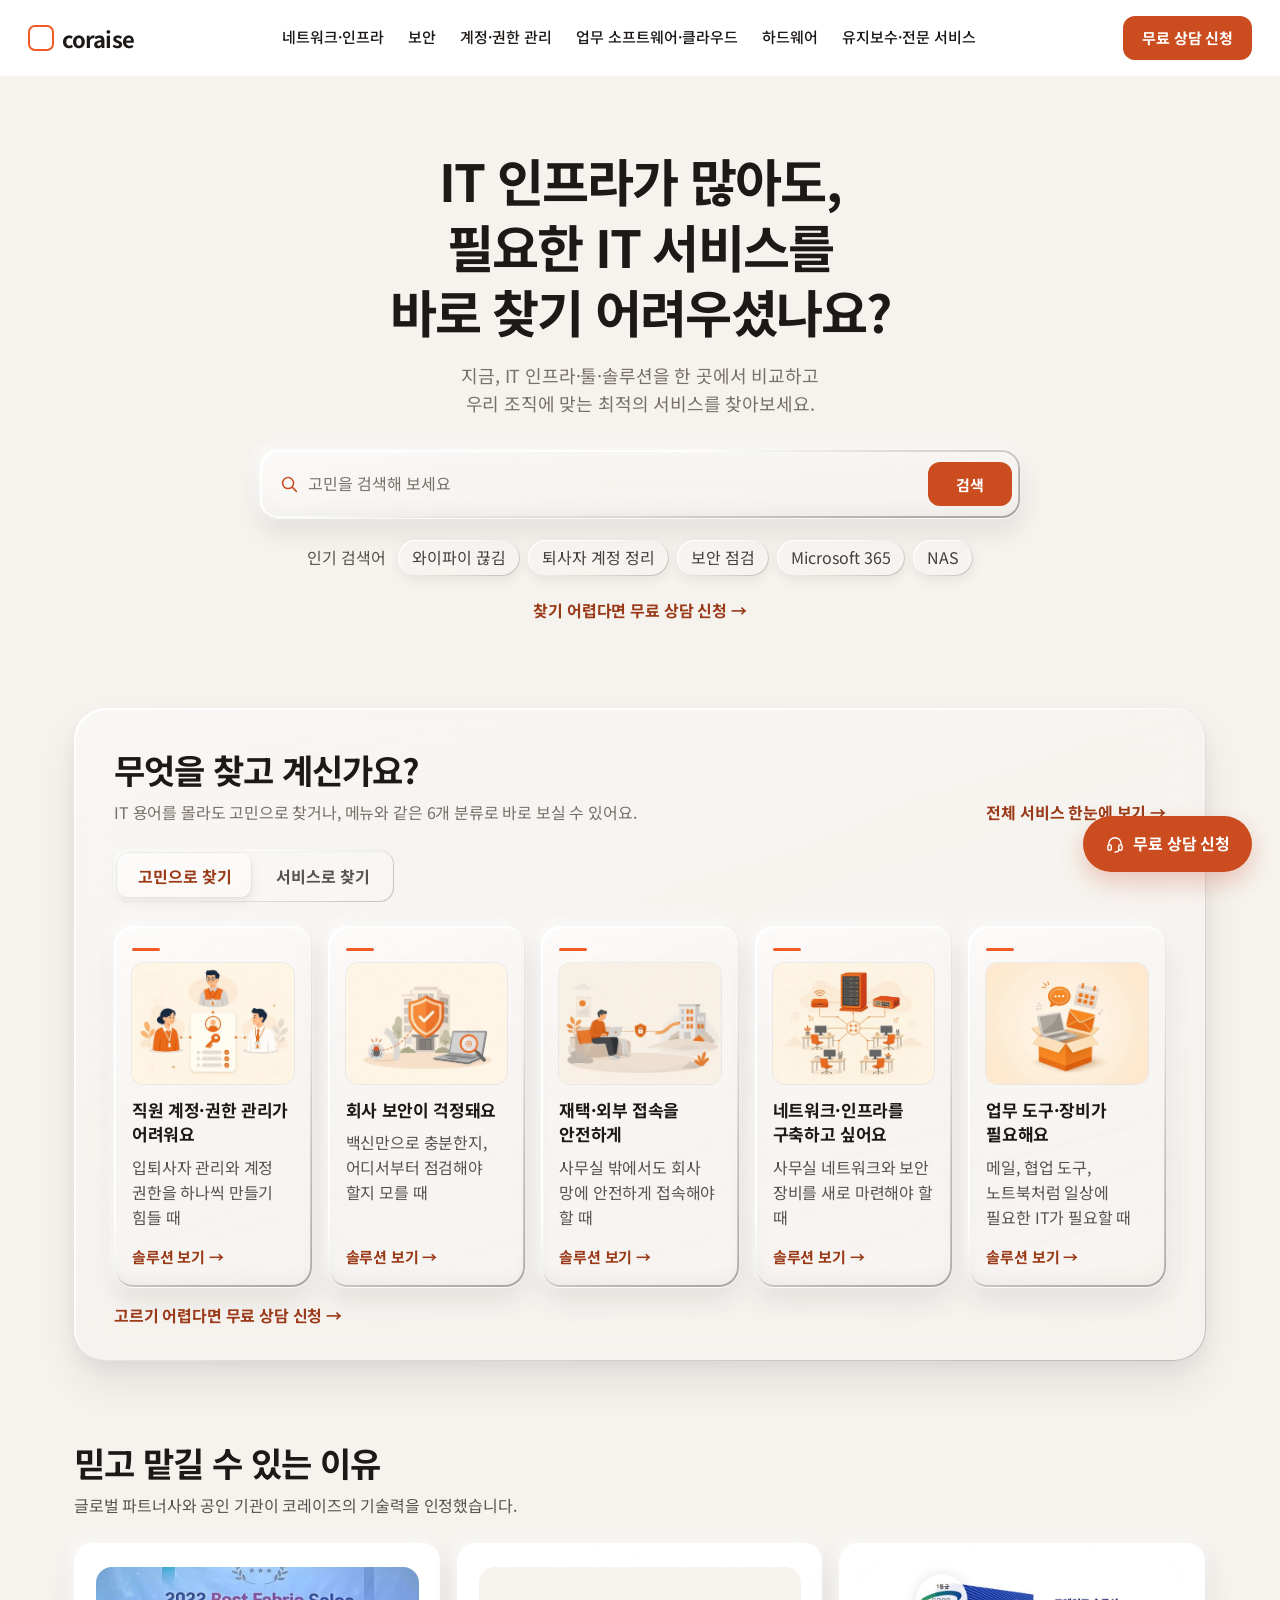
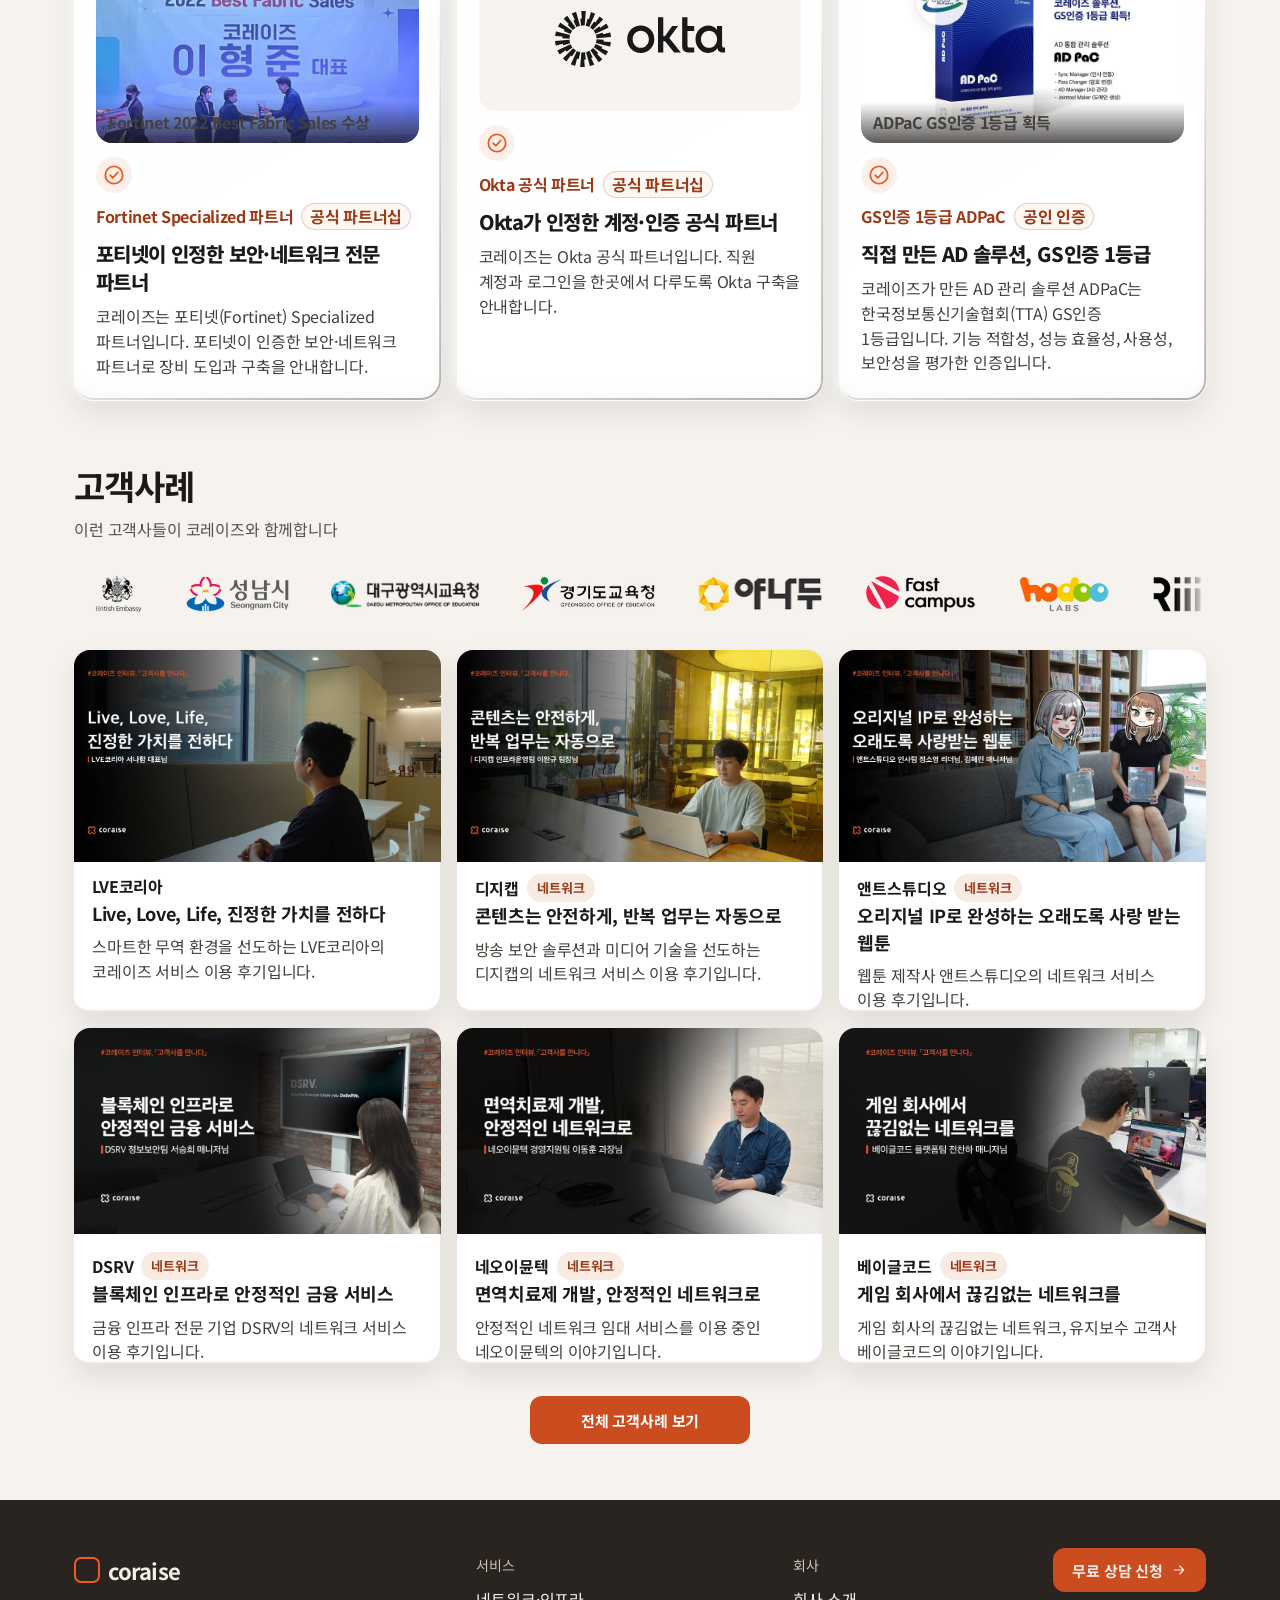
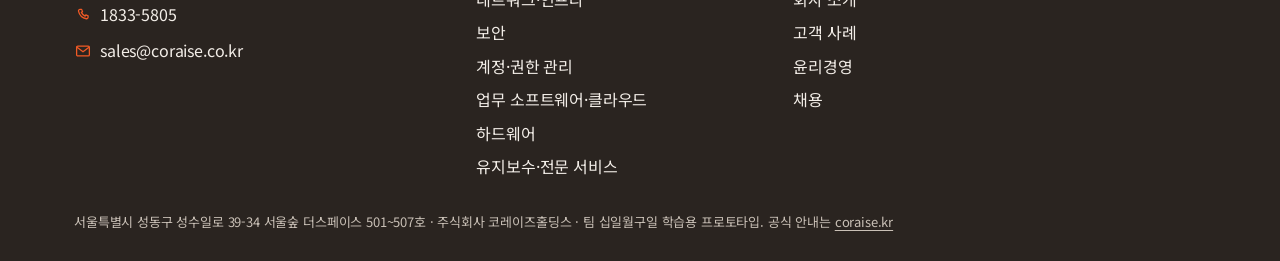
==== index.html @ 004ab251 "v39: mobile home swipe rows for reasons and cases; restore v36 service-detail colors" ====
<!doctype html>
<html lang="ko">
  <head>
    <meta charset="utf-8" />
    <meta name="viewport" content="width=device-width, initial-scale=1" />
    <title>코레이즈 | IT 담당자가 없어도, 필요한 IT 서비스를 바로 찾아요</title>
    <meta name="description" content="IT 담당자가 없는 회사도 고민을 검색해 코레이즈의 네트워크, 보안, 계정, 소프트웨어, 하드웨어, 유지보수 서비스를 찾고 상담을 신청할 수 있습니다." />
    <link rel="icon" href="data:image/svg+xml,%3Csvg xmlns='http://www.w3.org/2000/svg' viewBox='0 0 32 32'%3E%3Crect x='3' y='3' width='26' height='26' rx='7' fill='none' stroke='%23F15A25' stroke-width='3'/%3E%3C/svg%3E" />
    <link rel="stylesheet" href="./assets/styles.css?v=39" />
  </head>
  <body data-page="home">
    <header data-header></header>
    <main id="content">
      <section class="hero">
        <h1>IT 인프라가 많아도,<br />필요한 IT 서비스를<br />바로 찾기 어려우셨나요?</h1>
        <p class="hero__lead">지금, IT 인프라·툴·솔루션을 한 곳에서 비교하고<br />우리 조직에 맞는 최적의 서비스를 찾아보세요.</p>
        <form class="search" id="search-form" role="search">
          <div class="search__box">
            <span class="search__glass" id="glass"></span>
            <input id="q" name="q" type="search" autocomplete="off" role="combobox" aria-autocomplete="list" aria-expanded="false" aria-controls="suggest" aria-label="서비스 또는 고민 검색" placeholder="고민을 검색해 보세요" />
            <button class="icon-btn search__clear" id="clear-q" type="button" hidden aria-label="검색어 지우기">×</button>
            <button class="btn btn--solid search__submit" type="submit">검색</button>
          </div>
          <div class="suggest" id="suggest" role="listbox" hidden></div>
        </form>
        <div class="chips" id="example-row">
          <span class="chips__label">인기 검색어</span>
          <span id="examples"></span>
        </div>
        <p class="hero__assist"><a id="hero-consult" href="contact.html?from=home">찾기 어렵다면 무료 상담 신청 →</a></p>
      </section>

      <div id="home-sections">
        <section class="section" id="catalog">
          <div class="wrap">
            <div class="v14-panel">
            <div class="section__head">
              <div>
                <h2>
                  <span class="catalog-title--desktop">무엇을 찾고 계신가요?</span>
                  <span class="catalog-title--mobile">주요 IT 서비스 한눈에 보기</span>
                </h2>
                <p class="catalog-lead">IT 용어를 몰라도 고민으로 찾거나, 메뉴와 같은 6개 분류로 바로 보실 수 있어요.</p>
              </div>
              <a class="link-quiet" href="index.html?all=1">
                <span class="catalog-all--desktop">전체 서비스 한눈에 보기 →</span>
                <span class="catalog-all--mobile">전체보기 &gt;</span>
              </a>
            </div>
            <div class="find-tabs" role="tablist" aria-label="찾기 방법">
              <button id="tab-concern" class="find-tab is-on" type="button" role="tab" aria-selected="true" aria-controls="panel-concern" data-find-tab="concern" tabindex="0">고민으로 찾기</button>
              <button id="tab-service" class="find-tab" type="button" role="tab" aria-selected="false" aria-controls="panel-service" data-find-tab="service" tabindex="-1">서비스로 찾기</button>
            </div>
            <div id="panel-concern" role="tabpanel" aria-labelledby="tab-concern">
              <div class="concern-grid" id="concerns"></div>
            </div>
            <div id="panel-service" role="tabpanel" aria-labelledby="tab-service" hidden>
              <div class="cat-grid" id="categories"></div>
            </div>
            <p class="choice-cta"><a href="contact.html?from=home">고르기 어렵다면 무료 상담 신청 →</a></p>
            </div>
          </div>
        </section>

        <section class="section" id="v18-reasons">
          <div class="wrap">
            <div class="section__head">
              <div>
              <h2>믿고 맡길 수 있는 이유</h2>
              <p>글로벌 파트너사와 공인 기관이 코레이즈의 기술력을 인정했습니다.</p>
              </div>
            </div>
            <div class="partner-grid" id="partners"></div>
          </div>
        </section>

        <section class="section v22-cases" id="v22-cases" aria-label="고객사례">
          <div class="wrap">
            <div class="section__head">
              <div>
                <h2>고객사례</h2>
                <p>이런 고객사들이 코레이즈와 함께합니다</p>
              </div>
            </div>
            <div class="v33-logo-marquee" data-logo-marquee role="region" aria-label="코레이즈 고객사 로고"></div>
            <div class="case-grid v22-case-grid" id="home-cases"></div>
            <p class="v22-cases__more">
              <a class="btn btn--solid" href="cases.html">전체 고객사례 보기</a>
            </p>
          </div>
        </section>

      </div>

      <section class="section results wrap" id="results" hidden>
        <h2 class="results__title" id="results-title"></h2>
        <div class="result-toolbar">
          <div class="filter-row" id="filters"></div>
          <label class="sort">정렬
            <select id="sort">
              <option value="recommend">추천순</option>
              <option value="name">이름순</option>
            </select>
          </label>
        </div>
        <p class="choice-cta" id="results-cta"></p>
        <div class="card result-sheet" id="result-list"></div>
        <div class="card results__help">
          <div>
            <strong>찾는 서비스가 없나요?</strong>
            <p>고민을 남겨 주시면 맞는 서비스를 안내하는 상담으로 연결됩니다.</p>
          </div>
          <a class="btn btn--solid" id="results-help-link" href="contact.html?from=search">무료 상담 신청 →</a>
        </div>
      </section>
    </main>
    <footer class="footer" data-footer></footer>
    <a class="fab" data-fab href="contact.html"></a>
    <script src="./assets/client-logos.js?v=39"></script>
    <script src="./assets/app.js?v=39"></script>
  </body>
</html>
---- assets/styles.css ----
@import url("https://fonts.googleapis.com/css2?family=Noto+Sans+KR:wght@400;500;700;800&display=swap");
:root {
  --brand: #f15a25;
  --btn: #ca4c1f;
  --btn-hover: #a83d18;
  --link: #9a3a18;
  --ink: #1c1917;
  --ink-700: #44403c;
  --muted: #78706a;
  --line: #e6dfd6;
  --bg: #f6f3ef;
  --bg-deep: #efeae4;
  --card: #ffffff;
  --peach: #fbf1ea;
  --footer: #2a2420;
  --footer-ink: #f3eee8;
  --footer-muted: #c9c0b6;
  --shadow: 0 10px 30px rgba(28, 25, 23, 0.08);
  --radius: 16px;
  --header: 76px;
  --max: 1180px;
  --font: "Noto Sans KR", "Apple SD Gothic Neo", "Malgun Gothic", sans-serif;
}

* { box-sizing: border-box; }
[hidden] { display: none !important; }
html { scroll-behavior: smooth; }
body {
  margin: 0;
  background: var(--bg);
  color: var(--ink);
  font-family: var(--font);
  font-size: 16px;
  line-height: 1.6;
  letter-spacing: -0.01em;
}
body.is-locked { overflow: hidden; }
img { max-width: 100%; }
a { color: var(--link); text-decoration-thickness: 1px; text-underline-offset: 3px; }
button, input, select, textarea { font: inherit; color: inherit; }
button { cursor: pointer; }
:focus-visible {
  outline: 2px solid var(--btn);
  outline-offset: 3px;
}
.sr-only {
  position: absolute;
  width: 1px;
  height: 1px;
  padding: 0;
  margin: -1px;
  overflow: hidden;
  clip: rect(0, 0, 0, 0);
  border: 0;
}
.skip {
  position: absolute;
  left: 16px;
  top: -48px;
  z-index: 80;
  background: var(--ink);
  color: white;
  padding: 8px 16px;
  border-radius: 8px;
}
.skip:focus { top: 8px; }

[data-header] { position: sticky; top: 0; z-index: 50; background: #fff; }
.header__bar {
  height: var(--header);
  background: #fff;
  border-bottom: 1px solid transparent;
}
.header__bar.is-stuck,
body:has(.mega:not([hidden])) .header__bar {
  border-bottom-color: var(--line);
}
.header__inner {
  max-width: 1360px;
  height: 100%;
  margin: 0 auto;
  padding: 0 28px;
  display: flex;
  align-items: center;
  gap: 28px;
}
.logo {
  display: inline-flex;
  align-items: center;
  gap: 8px;
  min-height: 44px;
  text-decoration: none;
  color: var(--ink);
  flex: 0 0 auto;
}
.logo__mark {
  width: 26px;
  height: 26px;
  border: 2.5px solid var(--brand);
  border-radius: 7px;
  display: inline-block;
}
.logo__word {
  font-weight: 700;
  font-size: 22px;
  letter-spacing: -0.04em;
  line-height: 1;
}
.logo--light { color: var(--footer-ink); }
.nav {
  display: flex;
  align-items: center;
  justify-content: center;
  gap: 4px;
  flex: 1;
  min-width: 0;
}
.nav__item {
  appearance: none;
  background: transparent;
  border: 0;
  color: var(--ink);
  font-size: 15px;
  font-weight: 500;
  padding: 10px 10px 12px;
  border-radius: 8px;
  white-space: nowrap;
  position: relative;
}
.nav__item:hover,
.nav__item.is-open { color: var(--ink); }
.nav__item.is-open::after {
  content: "";
  position: absolute;
  left: 10px;
  right: 10px;
  bottom: 4px;
  height: 2px;
  background: var(--brand);
  border-radius: 2px;
}
.header__cta { margin-left: auto; flex: 0 0 auto; }
.menu-toggle {
  display: none;
  width: 44px;
  height: 44px;
  border: 1px solid var(--line);
  background: white;
  border-radius: 10px;
  align-items: center;
  justify-content: center;
}
.menu-toggle__bars,
.menu-toggle__bars::before,
.menu-toggle__bars::after {
  display: block;
  width: 18px;
  height: 1.5px;
  background: var(--ink);
  position: relative;
}
.menu-toggle__bars::before,
.menu-toggle__bars::after {
  content: "";
  position: absolute;
  left: 0;
}
.menu-toggle__bars::before { top: -6px; }
.menu-toggle__bars::after { top: 6px; }

.btn {
  display: inline-flex;
  align-items: center;
  justify-content: center;
  gap: 8px;
  min-height: 44px;
  padding: 0 18px;
  border-radius: 12px;
  border: 1px solid transparent;
  text-decoration: none;
  font-weight: 700;
  font-size: 15px;
  line-height: 1;
}
.btn--solid { background: var(--btn); color: #fff; }
.btn--solid:hover { background: var(--btn-hover); }
.btn--line { background: #fff; color: var(--btn); border-color: var(--btn); }
.btn--line:hover { background: var(--peach); }
.btn .icon { width: 16px; height: 16px; }
.icon { width: 22px; height: 22px; display: block; }
.icon--end { width: 16px; height: 16px; }
.icon--turn { width: 16px; height: 16px; transform: rotate(90deg); }
.icon-btn {
  width: 44px;
  height: 44px;
  border: 0;
  background: transparent;
  color: var(--muted);
  display: grid;
  place-items: center;
}

.mega {
  position: absolute;
  top: var(--header);
  left: 0;
  right: 0;
  z-index: 35;
  background: #fff;
  border-bottom: 1px solid var(--line);
  box-shadow: 0 18px 40px rgba(28, 25, 23, 0.06);
  max-height: calc(100vh - var(--header));
  overflow: auto;
}
#results { scroll-margin-top: 88px; }
.mega__panel {
  max-width: 1180px;
  margin: 0 auto;
  padding: 28px 28px 36px;
  display: grid;
  grid-template-columns: 240px 1fr;
  gap: 28px;
}
.mega__num {
  margin: 0 0 8px;
  color: var(--brand);
  font-weight: 700;
  letter-spacing: 0.04em;
}
.mega__intro h2 {
  margin: 0 0 8px;
  font-size: 22px;
  line-height: 1.35;
}
.mega__intro p { margin: 0; color: var(--muted); }
.mega__basis { margin-top: 16px !important; font-size: 14px; }
.mega__grid {
  display: grid;
  grid-template-columns: repeat(3, minmax(0, 1fr));
  gap: 12px;
  align-content: start;
}
.mega__ask, .choice-cta { margin: 16px 0 0; }
.mega__ask a, .choice-cta a, .drawer__ask, .suggest__ask {
  color: var(--link);
  font-weight: 700;
  text-decoration: none;
}
.mega__ask a:hover, .choice-cta a:hover, .drawer__ask:hover, .suggest__ask:hover { text-decoration: underline; }
.drawer__ask { display: block; padding: 14px 4px 14px 28px; }
.suggest__ask { display: block; padding: 14px 16px; background: #fff; }
.mega-card {
  display: flex;
  flex-direction: column;
  gap: 4px;
  min-height: 92px;
  padding: 16px 16px 14px;
  border-radius: 12px;
  background: #f7f4f1;
  text-decoration: none;
  color: var(--ink);
}
.mega-card:hover { background: var(--peach); }
.mega-card__title { font-weight: 700; font-size: 15px; line-height: 1.4; }
.mega-card__name { color: var(--muted); font-size: 14px; }
.mega-card__inc {
  margin-top: 8px;
  color: var(--muted);
  font-size: 13px;
  line-height: 1.45;
}

.drawer {
  position: fixed;
  inset: 0;
  z-index: 50;
  background: #fff;
  display: flex;
  flex-direction: column;
  padding: 12px 20px 24px;
}
.drawer[hidden], .mega[hidden], .mega__panel[hidden] { display: none !important; }
.drawer__head, .drawer__group { border-bottom: 1px solid var(--line); }
.drawer__head {
  display: flex;
  align-items: center;
  justify-content: space-between;
  min-height: 56px;
}
.drawer__body { overflow: auto; flex: 1; }
.drawer__toggle {
  width: 100%;
  display: flex;
  align-items: center;
  justify-content: space-between;
  gap: 12px;
  min-height: 56px;
  padding: 8px 0;
  border: 0;
  background: transparent;
  text-align: left;
  font-weight: 700;
}
.drawer__toggle small { color: var(--brand); margin-right: 8px; }
.drawer__toggle[aria-expanded="true"] .icon--turn { transform: rotate(-90deg); }
.drawer__links a {
  display: flex;
  justify-content: space-between;
  gap: 12px;
  padding: 12px 4px 12px 28px;
  text-decoration: none;
  color: var(--ink);
  border-top: 1px solid var(--line);
}
.drawer__links span { color: var(--muted); font-size: 14px; }
.drawer__cta { margin-top: 16px; }

.hero {
  padding: 72px 24px 28px;
  text-align: center;
}
.hero h1 {
  max-width: 920px;
  margin: 0 auto 16px;
  font-size: clamp(32px, 4vw, 52px);
  line-height: 1.28;
  letter-spacing: -0.035em;
  font-weight: 700;
}
.hero__lead {
  margin: 0 auto 32px;
  color: var(--muted);
  font-size: 18px;
}
.search {
  position: relative;
  max-width: 760px;
  margin: 0 auto;
  text-align: left;
}
.search__box {
  display: flex;
  align-items: center;
  gap: 8px;
  min-height: 68px;
  padding: 8px 8px 8px 18px;
  background: #fff;
  border: 1.5px solid #eadfd4;
  border-radius: 18px;
  box-shadow: var(--shadow);
}
.search__box:focus-within,
.search.is-open .search__box { border-color: transparent; }
.search__glass { color: var(--btn); flex: 0 0 auto; }
.search__box input {
  flex: 1;
  min-width: 0;
  border: 0;
  background: transparent;
  padding: 8px 0;
  outline: none;
  appearance: none;
}
.search__box input::-webkit-search-decoration,
.search__box input::-webkit-search-cancel-button,
.search__box input::-webkit-search-results-button {
  display: none;
  appearance: none;
}
.search__box input::placeholder { color: var(--muted); }
.search__clear { color: var(--muted); }
.search__submit { min-width: 84px; border-radius: 12px; }
.suggest {
  position: absolute;
  left: 0;
  right: 0;
  top: calc(100% + 8px);
  z-index: 20;
  background: #fff;
  border-radius: 16px;
  box-shadow: 0 16px 40px rgba(28, 25, 23, 0.12);
  overflow: hidden;
  text-align: left;
}
.suggest[hidden] { display: none; }
.suggest__item, .suggest__all {
  width: 100%;
  display: flex;
  align-items: center;
  gap: 12px;
  padding: 14px 16px;
  border: 0;
  border-bottom: 1px solid var(--line);
  background: #fff;
  text-align: left;
  text-decoration: none;
  color: var(--ink);
}
.suggest__item.is-active, .suggest__all.is-active, .suggest__item:hover, .suggest__all:hover {
  background: #fbf7f3;
}
.suggest__mark {
  width: 36px;
  height: 36px;
  border-radius: 10px;
  background: var(--peach);
  color: var(--brand);
  display: grid;
  place-items: center;
  flex: 0 0 auto;
}
.suggest__mark .icon { width: 18px; height: 18px; }
.suggest__copy { display: flex; flex-direction: column; min-width: 0; flex: 1; }
.suggest__copy strong { font-size: 16px; }
.suggest__copy span, .suggest__cat { color: var(--muted); font-size: 14px; }
.suggest__cat {
  color: var(--link);
  display: inline-flex;
  align-items: center;
  gap: 4px;
  white-space: nowrap;
}
.suggest__all { justify-content: flex-start; color: var(--muted); font-size: 14px; border-bottom: 0; }

#examples { display: contents; }
.chips {
  display: flex;
  flex-wrap: wrap;
  justify-content: center;
  align-items: center;
  gap: 8px;
  margin: 22px auto 0;
  max-width: 860px;
}
.chips__label { color: var(--muted); font-size: 14px; margin-right: 4px; }
.chip {
  border: 1px solid #e4dbd2;
  background: #fff;
  color: var(--ink-700);
  border-radius: 999px;
  min-height: 36px;
  padding: 0 14px;
}
.chip:hover, .chip.is-on { border-color: var(--btn); color: var(--link); background: var(--peach); }
.hero__assist { margin: 22px 0 0; }
.hero__assist a { font-weight: 700; text-decoration: none; }
.hero__assist a:hover { text-decoration: underline; }

.wrap { max-width: var(--max); margin: 0 auto; padding: 0 24px; }
.section { padding: 56px 0 24px; }
.section__head {
  display: flex;
  align-items: flex-end;
  justify-content: space-between;
  gap: 16px;
  margin-bottom: 24px;
}
.section h2 {
  margin: 0 0 8px;
  font-size: clamp(26px, 3vw, 34px);
  letter-spacing: -0.03em;
  line-height: 1.3;
}
.section__head p, .sub { margin: 0; color: var(--muted); }
.link-quiet { font-weight: 700; text-decoration: none; white-space: nowrap; }
.find-tabs {
  display: inline-flex;
  align-items: center;
  gap: 4px;
  padding: 4px;
  margin: 0 0 24px;
  background: var(--bg-deep);
  border-radius: 14px;
}
.find-tab {
  appearance: none;
  border: 0;
  background: transparent;
  color: var(--muted);
  font-weight: 700;
  font-size: 16px;
  line-height: 1;
  min-height: 44px;
  padding: 0 20px;
  border-radius: 10px;
  white-space: nowrap;
}
.find-tab.is-on {
  background: #fff;
  color: var(--link);
  box-shadow: 0 1px 4px rgba(28, 25, 23, 0.06);
}

.concern-grid, .cat-grid, .partner-grid, .case-grid, .logo-row {
  display: grid;
  gap: 16px;
}
.concern-grid { grid-template-columns: repeat(5, minmax(0, 1fr)); }
.cat-grid { grid-template-columns: repeat(6, minmax(0, 1fr)); }
.partner-grid { grid-template-columns: repeat(3, minmax(0, 1fr)); }
.logo-row { grid-template-columns: repeat(6, minmax(0, 1fr)); margin-bottom: 16px; }
.case-grid { grid-template-columns: repeat(3, minmax(0, 1fr)); }

.card {
  background: var(--card);
  border: 1px solid #efe8e0;
  border-radius: var(--radius);
  box-shadow: 0 1px 0 rgba(28, 25, 23, 0.02);
}
.concern, .cat, .partner, .case, .logo-slot {
  display: flex;
  flex-direction: column;
  align-items: flex-start;
  text-decoration: none;
  color: var(--ink);
  padding: 22px 18px 18px;
  min-height: 100%;
}
.concern__main, .cat__main, .case__link, .result__main {
  display: flex;
  flex-direction: column;
  align-items: flex-start;
  color: inherit;
  text-decoration: none;
  flex: 1;
  min-width: 0;
}
.card__actions {
  display: flex;
  flex-wrap: wrap;
  gap: 8px 14px;
  margin-top: auto;
  padding-top: 14px;
}
.case__actions { padding: 0 18px 18px; }
.case__link .case__body { padding-bottom: 0; }
.concern:hover, .cat:hover, .partner:hover, .case:hover { border-color: #e2cfc2; }
.concern__bar {
  width: 28px;
  height: 3px;
  border-radius: 3px;
  background: var(--brand);
  margin-bottom: 16px;
}
.concern h3, .cat h3, .partner h3 {
  margin: 12px 0 8px;
  font-size: 17px;
  line-height: 1.45;
  letter-spacing: -0.02em;
}
.concern p, .partner p, .case p { margin: 0; color: var(--muted); font-size: 16px; }
.card__go { margin-top: auto; padding-top: 16px; font-weight: 700; font-size: 15px; color: var(--link); }
.tone { color: var(--brand); }
.tone .icon { width: 26px; height: 26px; }
.cat .tone { margin-bottom: 4px; }
.cat h3 { margin-top: 8px; font-size: 16px; }
.cat__count { color: var(--muted); font-size: 14px; }
.partner { align-items: center; text-align: center; padding: 28px 20px; }
.partner .tone {
  width: 36px;
  height: 36px;
  border-radius: 50%;
  display: grid;
  place-items: center;
  background: var(--peach);
}
.logo-slot {
  align-items: center;
  justify-content: center;
  text-align: center;
  min-height: 112px;
  gap: 6px;
  color: var(--muted);
  background: #fbf9f7;
}
.logo-slot strong { color: var(--ink-700); font-size: 15px; }
.logo-slot span { font-size: 13px; }
.case { padding: 0; overflow: hidden; }
.case__shot {
  aspect-ratio: 16 / 9;
  background:
    linear-gradient(180deg, rgba(28, 25, 23, 0.04), rgba(28, 25, 23, 0.02)),
    repeating-linear-gradient(135deg, #f3eee8, #f3eee8 12px, #efe8e1 12px, #efe8e1 24px);
  display: grid;
  place-items: center;
  color: var(--muted);
  font-size: 14px;
  text-align: center;
  padding: 16px;
}
.case__body { padding: 18px 18px 20px; display: flex; flex-direction: column; flex: 1; }
.case__kicker { margin: 0 0 8px; color: var(--muted); font-size: 16px; }
.case h3 { margin: 0 0 16px; font-size: 18px; line-height: 1.45; letter-spacing: -0.02em; }

.banner {
  margin: 48px auto 24px;
  padding: 36px 8px 8px;
  display: flex;
  align-items: center;
  justify-content: space-between;
  gap: 24px;
}
.banner h2 { margin-bottom: 8px; }
.banner p { margin: 0; color: var(--muted); }

.footer { background: var(--footer); color: var(--footer-muted); margin-top: 24px; }
.footer a { color: var(--footer-ink); text-decoration: none; }
.footer a:hover { text-decoration: underline; }
.footer__inner {
  max-width: 1180px;
  margin: 0 auto;
  padding: 48px 24px 24px;
  display: grid;
  grid-template-columns: 1.3fr 1fr 0.8fr auto;
  gap: 32px;
}
.footer__brand { display: flex; flex-direction: column; align-items: flex-start; gap: 10px; }
.footer__contact { display: inline-flex; align-items: center; gap: 8px; }
.footer__contact .icon { width: 18px; height: 18px; color: var(--brand); }
.footer__label { margin: 6px 0 10px; color: var(--footer-muted); font-size: 14px; }
.footer ul { list-style: none; margin: 0; padding: 0; display: grid; gap: 8px; }
.footer__legal {
  max-width: 1180px;
  margin: 0 auto;
  padding: 8px 24px 28px;
  font-size: 13px;
  line-height: 1.6;
}
.footer__legal a { color: var(--footer-muted); text-decoration: underline; }

.fab {
  position: fixed;
  right: 28px;
  bottom: 28px;
  z-index: 30;
  display: inline-flex;
  align-items: center;
  gap: 8px;
  min-height: 56px;
  padding: 0 22px;
  border-radius: 999px;
  background: var(--btn);
  color: #fff;
  text-decoration: none;
  font-weight: 700;
  box-shadow: 0 10px 24px rgba(202, 76, 31, 0.28);
}
.fab:hover { background: var(--btn-hover); }
.fab .icon { width: 20px; height: 20px; }

.result-toolbar { display: flex; justify-content: space-between; gap: 16px; align-items: flex-start; flex-wrap: wrap; }
.sort { display: inline-flex; align-items: center; gap: 8px; color: var(--muted); font-size: 14px; }
.sort select { min-height: 40px; border: 1px solid var(--line); border-radius: 10px; background: #fff; padding: 0 12px; }
.hit {
  display: grid;
  grid-template-columns: 112px minmax(0, 1fr) auto;
  gap: 16px;
  align-items: start;
  padding: 16px;
  margin-bottom: 12px;
  background: #fff;
  border: 1px solid #efe8e0;
  border-radius: 16px;
  text-decoration: none;
  color: inherit;
}
.hit:hover { border-color: #e2cfc2; }
.hit__thumb {
  width: 100%;
  height: 84px;
  border-radius: 12px;
  background: #f8ebe3;
  color: var(--link);
  display: grid;
  place-items: center;
  text-align: center;
  overflow: hidden;
  padding: 8px;
}
.hit__thumb img {
  display: block;
  max-width: 86%;
  max-height: 52px;
  width: auto;
  height: auto;
  object-fit: contain;
}
.hit__initial {
  font-size: 22px;
  font-weight: 700;
  line-height: 1;
  color: var(--link);
  letter-spacing: -0.02em;
}
.hit__body { display: flex; flex-direction: column; gap: 4px; min-width: 0; }
.hit__name { font-size: 18px; }
.hit__sub, .hit__desc { color: var(--muted); }
.hit__desc { display: -webkit-box; -webkit-line-clamp: 2; -webkit-box-orient: vertical; overflow: hidden; }
.hit__tags { display: flex; flex-wrap: wrap; gap: 6px; margin-top: 6px; }
.hit__chevron { color: var(--muted); font-size: 28px; line-height: 1; padding-right: 4px; }
.results { padding-top: 12px; padding-bottom: 48px; }
.results__title { margin: 8px 0 16px; font-size: 28px; letter-spacing: -0.03em; }
.results__title em { font-style: normal; color: var(--btn); }
.filter-row { display: flex; flex-wrap: wrap; gap: 8px; margin-bottom: 16px; }
.result-sheet { overflow: hidden; }
.result {
  display: grid;
  grid-template-columns: 1fr auto;
  gap: 8px 16px;
  align-items: center;
  padding: 20px 22px;
  border-top: 1px solid var(--line);
  color: var(--ink);
}
.result__actions { display: flex; flex-wrap: wrap; gap: 8px; justify-content: flex-end; }
.result .pill { justify-self: end; }
.btn--solid, .btn--line { text-align: center; }
.result:first-child { border-top: 0; }
.result:hover { background: #fbf7f3; }
.result h3 { margin: 0 0 4px; font-size: 18px; }
.result p { margin: 0; color: var(--muted); }
.pill {
  display: inline-flex;
  align-items: center;
  min-height: 28px;
  padding: 0 10px;
  border-radius: 999px;
  background: #f8ebe3;
  color: var(--link);
  font-size: 13px;
  font-weight: 700;
  white-space: nowrap;
}
.empty {
  padding: 36px 28px;
  text-align: center;
}
.empty h3 { margin: 0 0 8px; font-size: 22px; }
.empty p { margin: 0 0 18px; color: var(--muted); }
.results__help {
  margin-top: 16px;
  padding: 22px 24px;
  display: flex;
  align-items: center;
  justify-content: space-between;
  gap: 16px;
  background: #f3eee8;
  border: 0;
}
.product { display: block; margin-bottom: 8px; width: 100%; }
.product__main { display: flex; flex-direction: column; min-width: 0; width: 100%; max-width: none; gap: 24px; }
.product__intro { text-align: center; }
.product__intro p { word-break: keep-all; margin: 0 auto; max-width: 720px; }
.product h1 { margin: 0 0 8px; font-size: clamp(32px, 4vw, 44px); letter-spacing: -0.03em; line-height: 1.25; }
.product__sub { margin: 0 auto 8px; font-weight: 700; }
.product__media {
  display: grid;
  grid-template-columns: 1fr;
  gap: 16px;
  width: 100%;
}
.product__media:has(.product__logo):has(.product__photo) {
  grid-template-columns: 1fr 1fr;
  align-items: stretch;
}
.product__cta { display: flex; justify-content: center; margin-top: 0; }
.product__consult {
  display: inline-flex;
  justify-content: center;
  align-items: center;
  width: 100%;
  max-width: 400px;
  min-height: 56px;
  padding: 0 32px;
  font-size: 18px;
  font-weight: 800;
  letter-spacing: -0.02em;
  border-radius: 14px;
  background: var(--btn);
  color: #fff;
  box-shadow: 0 10px 24px rgba(202, 76, 31, 0.28);
}
.product__consult:hover {
  background: var(--btn-hover);
  box-shadow: 0 12px 28px rgba(168, 61, 24, 0.32);
}
.product__logo, .product__photo {
  width: 100%;
  border-radius: 16px;
  background: #f8ebe3;
  color: var(--link);
  display: grid;
  place-items: center;
  text-align: center;
  min-height: 96px;
  padding: 24px;
}
.product__photo { min-height: 180px; background: #fff; color: var(--muted); }
.product__media:has(.product__logo):has(.product__photo) .product__logo,
.product__media:has(.product__logo):has(.product__photo) .product__photo {
  min-height: 220px;
}
.product__logo img { display: block; width: auto; max-width: 280px; height: 48px; }
.product__photo img { display: block; width: auto; max-width: 100%; height: auto; max-height: 240px; object-fit: contain; margin: 0 auto; }
.detail-tabs {
  position: sticky;
  top: var(--header);
  z-index: 20;
  display: flex;
  gap: 8px;
  overflow: auto;
  margin: 8px 0 0;
  padding: 12px 0;
  background: #f6f3ef;
}
.detail-tabs a {
  flex: 0 0 auto;
  text-decoration: none;
  color: var(--ink-700);
  font-weight: 700;
  padding: 8px 12px;
  border-radius: 999px;
}
.detail-tabs a:hover { background: #fff; color: var(--link); }
.detail-tabs a.is-on,
.detail-tabs a[aria-current="true"] {
  background: #ca4c1f;
  color: #fff;
  box-shadow: none;
}
.detail-block { padding: 28px 0; scroll-margin-top: calc(var(--header) + 72px); }
.detail-block h2 { margin: 0 0 12px; font-size: 28px; letter-spacing: -0.03em; }
.feature-grid { display: grid; grid-template-columns: repeat(3, minmax(0, 1fr)); gap: 12px; margin-top: 16px; }
.feature { background: #fff; border: 1px solid #efe8e0; border-radius: 16px; padding: 18px; }
.feature h3 { margin: 8px 0; font-size: 16px; }
.feature p { margin: 0; color: var(--muted); }
.feature-grid--pair { grid-template-columns: repeat(2, minmax(0, 1fr)); }
.feature--glass {
  border: 0;
  background: #fff;
  box-shadow:
    inset 2px 2px 0 #fff,
    inset -1px -2px 0 rgba(70, 66, 62, 0.14),
    0 12px 28px rgba(28, 25, 23, 0.08);
}
.feature--glass h3 { margin-top: 0; font-size: 18px; letter-spacing: -0.02em; word-break: keep-all; }
.feature--glass p { color: #44403c; font-size: 16px; line-height: 1.55; word-break: keep-all; }
.note { color: var(--muted); }
.modal-back {
  position: fixed;
  inset: 0;
  z-index: 80;
  background: rgba(28, 25, 23, 0.48);
  display: grid;
  place-items: center;
  padding: 24px 16px;
  overflow: auto;
}
.modal {
  width: min(760px, 100%);
  background: #fff;
  border-radius: 20px;
  padding: 28px 24px 20px;
  position: relative;
}
.modal--success { width: min(420px, 100%); text-align: center; padding: 36px 24px; }
.modal__close {
  position: absolute;
  top: 12px;
  right: 12px;
  width: 44px;
  height: 44px;
  border: 0;
  background: transparent;
  font-size: 28px;
  line-height: 1;
  color: var(--muted);
}
.modal__lead { color: var(--muted); }
.modal__actions { justify-content: flex-end; }
.type-pill, .check-pill {
  display: inline-flex;
  align-items: center;
  gap: 6px;
  min-height: 40px;
  padding: 0 12px;
  border: 1px solid var(--line);
  border-radius: 999px;
  background: #fff;
  white-space: nowrap;
}
.req { color: var(--link); font-style: normal; }
.type-pill:has(input:checked), .check-pill:has(input:checked) {
  border-color: var(--btn);
  background: var(--peach);
  color: var(--link);
  font-weight: 700;
}
.type-pill input, .check-pill input { accent-color: var(--btn); }
fieldset.field { border: 0; padding: 0; }
fieldset.field legend { font-weight: 700; padding: 0; margin-bottom: 8px; }
.privacy { display: flex; flex-wrap: wrap; gap: 8px 12px; align-items: center; margin-top: 8px; }
.privacy button { border: 0; background: transparent; color: var(--link); font-weight: 700; padding: 0; }
.success-mark {
  width: 56px;
  height: 56px;
  margin: 0 auto 12px;
  border-radius: 50%;
  display: grid;
  place-items: center;
  background: var(--btn);
  color: #fff;
  font-size: 28px;
  font-weight: 700;
}
.page {
  padding: 40px 0 72px;
}
.crumb { margin: 0 0 18px; color: var(--muted); font-size: 16px; }
.crumb a { display: inline-flex; align-items: center; min-height: 44px; }
.crumb a { color: var(--muted); text-decoration: none; }
.detail {
  display: grid;
  grid-template-columns: 1.4fr 0.8fr;
  gap: 24px;
  align-items: start;
}
.detail__main, .detail__side, .form-card, .about-card { padding: 32px; }
.kicker { margin: 0 0 8px; color: var(--link); font-weight: 700; }
.detail h1, .page h1 { margin: 0 0 12px; font-size: clamp(30px, 4vw, 40px); letter-spacing: -0.03em; line-height: 1.3; }
.detail__main > p { margin-top: 0; font-size: 18px; }
.point-list { margin: 16px 0 0; padding-left: 18px; }
.point-list li { margin: 6px 0; }
.side-links { display: grid; gap: 10px; margin-top: 12px; }
.side-links a { text-decoration: none; font-weight: 700; }
.side-row { display: flex; flex-wrap: wrap; justify-content: space-between; gap: 6px 12px; }
.side-row a:last-child { font-size: 14px; }
.picked {
  padding: 14px 14px 10px;
  border-radius: 12px;
  background: var(--peach);
}
.picked__head { display: flex; justify-content: space-between; gap: 12px; align-items: center; }
.picked__label { margin: 0; font-weight: 700; }
.picked__clear {
  border: 0;
  background: transparent;
  color: var(--link);
  font-weight: 700;
  padding: 4px 0;
}
.picked__chips { display: flex; flex-wrap: wrap; gap: 8px; margin-top: 10px; }
.picked__chip {
  display: inline-flex;
  align-items: center;
  gap: 6px;
  min-height: 32px;
  padding: 0 8px 0 12px;
  border-radius: 999px;
  background: #fff;
  color: var(--link);
  font-weight: 700;
}
.picked__chip button {
  width: 28px;
  height: 28px;
  border: 0;
  border-radius: 999px;
  background: transparent;
  color: var(--link);
  font-size: 18px;
  line-height: 1;
}
#confirm-summary { white-space: pre-wrap; }

.contact-layout {
  display: grid;
  grid-template-columns: 0.8fr 1.2fr;
  gap: 28px;
  align-items: start;
}
.contact-intro h1 { font-size: 36px; }
.contact-intro p { color: var(--muted); }
.contact-intro a { display: inline-flex; align-items: center; gap: 8px; font-weight: 700; text-decoration: none; margin-top: 8px; }
.choice-row { display: flex; flex-wrap: wrap; gap: 8px; }
.choice {
  border: 1px solid var(--line);
  background: #fff;
  border-radius: 999px;
  min-height: 40px;
  padding: 0 14px;
}
.choice.is-on { border-color: var(--btn); background: var(--peach); color: var(--link); font-weight: 700; }
.field { display: flex; flex-direction: column; gap: 8px; margin-top: 18px; }
.field span { font-weight: 700; }
.field em { font-style: normal; color: var(--muted); font-weight: 500; font-size: 14px; }
.field input, .field select, .field textarea {
  width: 100%;
  border: 1px solid #e4dbd2;
  background: #fff;
  border-radius: 12px;
  padding: 12px 14px;
  min-height: 48px;
}
.field textarea { min-height: 140px; resize: vertical; }
.field-row { display: grid; grid-template-columns: 1fr 1fr; gap: 12px; }
.form-error { color: #9a3a18; margin: 8px 0 0; font-weight: 700; }
.form-actions { display: flex; flex-wrap: wrap; gap: 8px; margin-top: 20px; }
.confirm { padding: 12px 0 0; }
.confirm h2 { margin-top: 0; }

@media (max-width: 1180px) {
  .nav { display: none; }
  .header__cta { display: none; }
  .menu-toggle { display: inline-flex; margin-left: auto; }
  .concern-grid { grid-template-columns: repeat(3, minmax(0, 1fr)); }
  .cat-grid { grid-template-columns: repeat(3, minmax(0, 1fr)); }
  .logo-row { grid-template-columns: repeat(3, minmax(0, 1fr)); }
  .footer__inner { grid-template-columns: 1fr 1fr; }
  .mega__panel, .mega__grid { grid-template-columns: 1fr; }
}
@media (max-width: 800px) {
  .concern-grid, .cat-grid, .partner-grid, .case-grid, .logo-row, .detail, .contact-layout, .field-row, .product, .feature-grid {
    grid-template-columns: 1fr;
  }
  .hero { padding-top: 40px; }
  .section__head, .banner, .results__help, .result {
    flex-direction: column;
    align-items: stretch;
  }
  .find-tabs { width: 100%; }
  .find-tab { flex: 1; padding: 0 12px; text-align: center; }
  .concern-grid, .cat-grid { grid-template-columns: 1fr; }
  .hit { grid-template-columns: 88px minmax(0, 1fr); gap: 12px; }
  .hit__thumb { height: 72px; }
  .hit__chevron { display: none; }
  .banner .btn, .results__help .btn { width: 100%; }
  .fab span { position: absolute; width: 1px; height: 1px; overflow: hidden; clip: rect(0, 0, 0, 0); }
  .fab {
    right: 16px;
    bottom: 20px;
    width: 52px;
    height: 52px;
    min-height: 52px;
    padding: 0;
    justify-content: center;
  }
  .footer__action .btn { width: 100%; }
}
@media (prefers-reduced-motion: reduce) {
  html { scroll-behavior: auto; }
}

/* Clear glass: hero search, chips, find panel, worry cards. No orange glow. */
.hero .search__box {
  position: relative;
  isolation: isolate;
  overflow: visible;
  background:
    linear-gradient(165deg, rgba(255, 255, 255, 0.22) 0%, rgba(255, 255, 255, 0.10) 48%, rgba(255, 255, 255, 0.04) 100%);
  backdrop-filter: blur(16px) saturate(108%);
  -webkit-backdrop-filter: blur(16px) saturate(108%);
  border: 0;
  box-shadow:
    inset 2px 2px 0 rgba(255, 255, 255, 1),
    inset 0 5px 10px rgba(255, 255, 255, 0.22),
    inset -1px -2px 0 rgba(70, 66, 62, 0.16),
    inset 0 -14px 20px -10px rgba(28, 25, 23, 0.05),
    -4px -4px 14px rgba(255, 255, 255, 0.70),
    0 1px 0 rgba(255, 255, 255, 0.8),
    0 12px 28px rgba(28, 25, 23, 0.10);
}
.hero .search__box::before {
  content: "";
  position: absolute;
  inset: 0;
  border-radius: inherit;
  padding: 2px;
  background: linear-gradient(135deg, rgba(255, 255, 255, 1) 0%, rgba(255, 255, 255, 0.95) 10%, rgba(255, 255, 255, 0.40) 32%, rgba(255, 255, 255, 0.14) 52%, rgba(90, 86, 82, 0.22) 78%, rgba(70, 66, 62, 0.32) 100%);
  -webkit-mask: linear-gradient(#000 0 0) content-box, linear-gradient(#000 0 0);
  -webkit-mask-composite: xor;
  mask: linear-gradient(#000 0 0) content-box, linear-gradient(#000 0 0);
  mask-composite: exclude;
  pointer-events: none;
  z-index: 2;
}
.hero .search__box::after {
  content: "";
  position: absolute;
  inset: 2px;
  border-radius: 16px;
  background:
    linear-gradient(150deg, rgba(255, 255, 255, 0.40) 0%, rgba(255, 255, 255, 0.08) 24%, transparent 50%),
    linear-gradient(180deg, rgba(255, 255, 255, 0.10) 0%, transparent 36%);
  pointer-events: none;
  z-index: 0;
}
.hero .search__box > * { position: relative; z-index: 1; }
.hero .search__submit {
  z-index: 3;
  background: #ca4c1f;
  color: #fff;
  border: 0;
  box-shadow: none;
}
.hero .search__box:focus-within,
.hero .search.is-open .search__box { border: 0; box-shadow:
  inset 2px 2px 0 rgba(255, 255, 255, 1),
  inset 0 5px 10px rgba(255, 255, 255, 0.22),
  inset -1px -2px 0 rgba(70, 66, 62, 0.16),
  0 12px 28px rgba(28, 25, 23, 0.10);
}
.hero .chips__label { color: #57534e; font-size: 16px; }
.hero .chip {
  position: relative;
  isolation: isolate;
  border: 0;
  background: linear-gradient(165deg, rgba(255, 255, 255, 0.18) 0%, rgba(255, 255, 255, 0.07) 100%);
  backdrop-filter: blur(12px) saturate(108%);
  -webkit-backdrop-filter: blur(12px) saturate(108%);
  color: #44403c;
  font-size: 16px;
  box-shadow:
    inset 1px 1px 0 rgba(255, 255, 255, 0.9),
    inset -1px -1px 0 rgba(70, 66, 62, 0.12),
    0 4px 12px rgba(28, 25, 23, 0.07);
}
.hero .chip:hover,
.hero .chip.is-on {
  border: 0;
  color: #1c1917;
  background: linear-gradient(165deg, rgba(255, 255, 255, 0.42) 0%, rgba(255, 255, 255, 0.16) 100%);
}
.hero .chip::before {
  content: "";
  position: absolute;
  inset: 0;
  border-radius: inherit;
  padding: 1px;
  background: linear-gradient(145deg, rgba(255, 255, 255, 0.95) 0%, rgba(255, 255, 255, 0.35) 40%, rgba(70, 66, 62, 0.20) 100%);
  -webkit-mask: linear-gradient(#000 0 0) content-box, linear-gradient(#000 0 0);
  -webkit-mask-composite: xor;
  mask: linear-gradient(#000 0 0) content-box, linear-gradient(#000 0 0);
  mask-composite: exclude;
  pointer-events: none;
}

.v16-logo-strip { margin: 40px auto 4px; max-width: 920px; text-align: center; }
.v16-logo-strip__cap { margin: 0 0 14px; color: #57534e; font-size: 16px; font-weight: 500; letter-spacing: -0.02em; }
.v16-logo-strip__list {
  list-style: none;
  margin: 0;
  padding: 0;
  display: flex;
  justify-content: center;
  align-items: flex-end;
  gap: 12px 28px;
  flex-wrap: wrap;
}
.v16-logo-strip li { display: flex; flex-direction: column; align-items: center; gap: 6px; min-width: 88px; }
.v16-logo-strip img { height: 36px; width: auto; max-width: 92px; object-fit: contain; }
.client-logos { padding-top: 8px; padding-bottom: 16px; }
.client-logos .v16-logo-strip { margin: 8px auto 0; max-width: 1040px; }
.client-logos .v16-logo-strip img { height: 56px; max-width: 132px; }
.client-logos .v16-logo-strip li { min-width: 128px; }
.v16-logo-strip span { font-size: 16px; color: #57534e; letter-spacing: -0.02em; line-height: 1.3; }

#catalog .v14-panel {
  position: relative;
  isolation: isolate;
  padding: 40px 40px 32px;
  border-radius: 32px;
  background: linear-gradient(165deg, rgba(255, 255, 255, 0.16) 0%, rgba(255, 255, 255, 0.07) 52%, rgba(255, 255, 255, 0.03) 100%);
  backdrop-filter: blur(18px) saturate(108%);
  -webkit-backdrop-filter: blur(18px) saturate(108%);
  box-shadow:
    inset 1.5px 1.5px 0 rgba(255, 255, 255, 0.92),
    inset 0 2px 3px rgba(255, 255, 255, 0.28),
    inset -1px -1px 0 rgba(70, 66, 62, 0.14),
    0 8px 20px rgba(28, 25, 23, 0.05),
    0 22px 44px rgba(28, 25, 23, 0.08);
}
#catalog .v14-panel::before {
  content: "";
  position: absolute;
  inset: 0;
  border-radius: inherit;
  padding: 1.5px;
  background: linear-gradient(145deg, rgba(255, 255, 255, 1) 0%, rgba(255, 255, 255, 0.78) 16%, rgba(255, 255, 255, 0.22) 48%, rgba(70, 66, 62, 0.22) 100%);
  -webkit-mask: linear-gradient(#000 0 0) content-box, linear-gradient(#000 0 0);
  -webkit-mask-composite: xor;
  mask: linear-gradient(#000 0 0) content-box, linear-gradient(#000 0 0);
  mask-composite: exclude;
  pointer-events: none;
  z-index: 2;
}
#catalog .v14-panel::after {
  content: "";
  position: absolute;
  inset: 2px;
  border-radius: 30px;
  background: linear-gradient(155deg, rgba(255, 255, 255, 0.28) 0%, rgba(255, 255, 255, 0.06) 22%, transparent 50%);
  pointer-events: none;
  z-index: 0;
}
#catalog .v14-panel > * { position: relative; z-index: 1; }
#catalog .find-tabs {
  background: rgba(255, 255, 255, 0.10);
  border: 0;
  box-shadow:
    inset 1px 1px 0 rgba(255, 255, 255, 0.8),
    inset -1px -1px 0 rgba(70, 66, 62, 0.12),
    inset 0 1px 3px rgba(28, 25, 23, 0.06);
  backdrop-filter: blur(12px) saturate(108%);
  -webkit-backdrop-filter: blur(12px) saturate(108%);
  position: relative;
}
#catalog .find-tabs::before {
  content: "";
  position: absolute;
  inset: 0;
  border-radius: inherit;
  padding: 1px;
  background: linear-gradient(145deg, rgba(255, 255, 255, 0.95), rgba(255, 255, 255, 0.25) 50%, rgba(70, 66, 62, 0.20));
  -webkit-mask: linear-gradient(#000 0 0) content-box, linear-gradient(#000 0 0);
  -webkit-mask-composite: xor;
  mask: linear-gradient(#000 0 0) content-box, linear-gradient(#000 0 0);
  mask-composite: exclude;
  pointer-events: none;
}
#catalog .find-tab { position: relative; z-index: 1; color: #57534e; }
#catalog .find-tab.is-on {
  background: linear-gradient(165deg, rgba(255, 255, 255, 0.48) 0%, rgba(255, 255, 255, 0.22) 100%);
  color: #9a3a18;
  box-shadow:
    inset 1px 1px 0 rgba(255, 255, 255, 1),
    inset -1px -1px 0 rgba(70, 66, 62, 0.12),
    0 3px 10px rgba(28, 25, 23, 0.08);
}
#catalog .card.concern,
#catalog .card.cat {
  position: relative;
  isolation: isolate;
  overflow: visible;
  border: 0;
  border-radius: 20px;
  background: linear-gradient(165deg, rgba(255, 255, 255, 0.22) 0%, rgba(255, 255, 255, 0.10) 48%, rgba(255, 255, 255, 0.04) 100%);
  backdrop-filter: blur(16px) saturate(108%);
  -webkit-backdrop-filter: blur(16px) saturate(108%);
  box-shadow:
    inset 2px 2px 0 rgba(255, 255, 255, 1),
    inset 0 5px 10px rgba(255, 255, 255, 0.22),
    inset -1px -2px 0 rgba(70, 66, 62, 0.16),
    inset 0 -14px 20px -10px rgba(28, 25, 23, 0.05),
    -4px -4px 14px rgba(255, 255, 255, 0.70),
    0 1px 0 rgba(255, 255, 255, 0.8),
    0 12px 28px rgba(28, 25, 23, 0.10);
}
#catalog .card.concern::before,
#catalog .card.cat::before {
  content: "";
  position: absolute;
  inset: 0;
  border-radius: inherit;
  padding: 2px;
  background: linear-gradient(135deg, rgba(255, 255, 255, 1) 0%, rgba(255, 255, 255, 0.95) 10%, rgba(255, 255, 255, 0.40) 32%, rgba(255, 255, 255, 0.14) 52%, rgba(90, 86, 82, 0.22) 78%, rgba(70, 66, 62, 0.32) 100%);
  -webkit-mask: linear-gradient(#000 0 0) content-box, linear-gradient(#000 0 0);
  -webkit-mask-composite: xor;
  mask: linear-gradient(#000 0 0) content-box, linear-gradient(#000 0 0);
  mask-composite: exclude;
  pointer-events: none;
  z-index: 2;
}
#catalog .card.concern::after,
#catalog .card.cat::after {
  content: "";
  position: absolute;
  inset: 2px;
  border-radius: 18px;
  background:
    linear-gradient(150deg, rgba(255, 255, 255, 0.40) 0%, rgba(255, 255, 255, 0.08) 24%, transparent 50%),
    linear-gradient(180deg, rgba(255, 255, 255, 0.10) 0%, transparent 36%);
  pointer-events: none;
  z-index: 0;
}
#catalog .card.concern > *,
#catalog .card.cat > * { position: relative; z-index: 1; }
#catalog .concern h3,
#catalog .concern p,
#catalog .cat h3,
#catalog .cat__count { word-break: keep-all; overflow-wrap: break-word; }
#catalog .concern h3 { color: #1c1917; }
#catalog .concern p { color: #57534e; font-size: 16px; line-height: 1.55; }
#catalog .card__go { color: #9a3a18; }

#v18-reasons .v18-reason {
  position: relative;
  isolation: isolate;
  overflow: visible;
  align-items: flex-start;
  text-align: left;
  gap: 8px;
  padding: 24px 22px 22px;
  border: 0;
  border-radius: 20px;
  background: #fff;
  box-shadow:
    inset 2px 2px 0 rgba(255, 255, 255, 1),
    inset 0 5px 10px rgba(255, 255, 255, 0.55),
    inset -1px -2px 0 rgba(70, 66, 62, 0.14),
    inset 0 -14px 20px -10px rgba(28, 25, 23, 0.04),
    -4px -4px 14px rgba(255, 255, 255, 0.70),
    0 1px 0 rgba(255, 255, 255, 0.9),
    0 12px 28px rgba(28, 25, 23, 0.10);
}
#v18-reasons .v18-reason::before {
  content: "";
  position: absolute;
  inset: 0;
  border-radius: inherit;
  padding: 2px;
  background: linear-gradient(135deg, rgba(255, 255, 255, 1) 0%, rgba(255, 255, 255, 0.95) 10%, rgba(255, 255, 255, 0.40) 32%, rgba(255, 255, 255, 0.14) 52%, rgba(90, 86, 82, 0.22) 78%, rgba(70, 66, 62, 0.32) 100%);
  -webkit-mask: linear-gradient(#000 0 0) content-box, linear-gradient(#000 0 0);
  -webkit-mask-composite: xor;
  mask: linear-gradient(#000 0 0) content-box, linear-gradient(#000 0 0);
  mask-composite: exclude;
  pointer-events: none;
  z-index: 2;
}
#v18-reasons .v18-reason::after {
  content: "";
  position: absolute;
  inset: 2px;
  border-radius: 18px;
  background:
    linear-gradient(150deg, rgba(255, 255, 255, 0.70) 0%, rgba(255, 255, 255, 0.18) 24%, transparent 50%),
    linear-gradient(180deg, rgba(255, 255, 255, 0.16) 0%, transparent 36%);
  pointer-events: none;
  z-index: 0;
}
#v18-reasons .v18-reason > * { position: relative; z-index: 1; }
#v18-reasons .v18-reason .tone { width: 36px; height: 36px; margin-bottom: 2px; }
#v18-reasons .v18-reason__meta { display: flex; flex-wrap: wrap; align-items: center; gap: 8px; width: 100%; }
#v18-reasons .v18-reason__name { margin: 0; font-size: 16px; font-weight: 700; color: #9a3a18; letter-spacing: -0.02em; word-break: keep-all; }
#v18-reasons .v18-badge {
  display: inline-flex;
  align-items: center;
  margin: 0;
  padding: 3px 8px;
  border-radius: 999px;
  border: 1px solid rgba(154, 58, 24, 0.22);
  background: #fff7f2;
  color: #9a3a18;
  font-size: 16px;
  font-weight: 700;
  letter-spacing: -0.02em;
  line-height: 1.2;
  white-space: nowrap;
}
#v18-reasons .v18-reason h3 {
  margin: 2px 0 0;
  font-size: 20px;
  font-weight: 800;
  line-height: 1.4;
  letter-spacing: -0.03em;
  color: #1c1917;
  word-break: keep-all;
}
#v18-reasons .v18-reason p:not(.v18-reason__name) { margin: 0; font-size: 16px; line-height: 1.55; color: #44403c; word-break: keep-all; }
#v18-reasons .section__head p { font-size: 16px; color: #57534e; word-break: keep-all; }

.case__shot, .case, .case-grid { min-width: 0; max-width: 100%; }
.case__shot img { width: 100%; height: 100%; max-width: 100%; min-width: 0; object-fit: cover; display: block; }
.logo-slot img { width: 100%; height: 72px; object-fit: cover; border-radius: 8px; }

.v15-related { margin: 0; }
.v15-related__more {
  width: 100%;
  min-height: 48px;
  margin-top: 4px;
}
.v15-related__label { margin: 0 0 12px; color: #9a3a18; font-size: 16px; font-weight: 700; }
.v15-case {
  display: grid;
  grid-template-columns: 148px 1fr;
  gap: 16px;
  align-items: center;
  padding: 16px;
  border-radius: 20px;
  text-decoration: none;
  color: inherit;
  background: #fff;
  border: 0;
  box-shadow:
    inset 2px 2px 0 #fff,
    inset -1px -2px 0 rgba(70, 66, 62, 0.12),
    0 12px 28px rgba(28, 25, 23, 0.10);
}
.v15-case img { width: 148px; height: 88px; object-fit: cover; border-radius: 12px; }
.v15-case img.is-logo { object-fit: contain; background: #fff; padding: 8px; }
.product__main .v15-related { width: 100%; }
.v15-case__text { display: flex; flex-direction: column; gap: 6px; min-width: 0; }
.v15-case__who { margin: 0; font-size: 16px; color: #57534e; }
.v15-case__who strong { color: #1c1917; font-size: 18px; }
.v15-case__title { font-size: 16px; font-weight: 700; color: #1c1917; line-height: 1.45; word-break: keep-all; }
.v15-case__body { margin: 0; font-size: 16px; line-height: 1.55; color: #57534e; word-break: keep-all; }

@media (max-width: 800px) {
  #catalog .v14-panel { padding: 24px 16px 20px; border-radius: 24px; }
  .v15-case { grid-template-columns: 1fr; }
  .v15-case img { width: 100%; height: 160px; }
  .v15-case img.is-logo { height: 88px; }
  .feature-grid--pair { grid-template-columns: 1fr; }
  .client-logos .v16-logo-strip img { height: 44px; }
}


/* v21: reasons media (B안) and mobile polish */
#v18-reasons .v21-media {
  position: relative;
  z-index: 1;
  box-sizing: border-box;
  width: 100%;
  margin: 0 0 6px;
  border-radius: 16px;
  overflow: hidden;
  background: #f7f4f0;
  display: flex;
  align-items: center;
  justify-content: center;
}
#v18-reasons .v21-media--logo {
  height: 144px;
  padding: 24px 28px;
}
#v18-reasons .v21-media--logo img {
  display: block;
  max-width: 80%;
  max-height: 56px;
  width: auto;
  height: auto;
  object-fit: contain;
}
#v18-reasons .v21-media--photo {
  height: 176px;
  flex-direction: column;
  padding: 0;
  background: #eeece8;
}
#v18-reasons .v21-media--photo img {
  display: block;
  width: 100%;
  height: 100%;
  object-fit: cover;
  object-position: center;
}
#v18-reasons .v21-media--cover img {
  object-position: 50% 42%;
}
#v18-reasons .v21-media--award img {
  object-position: center 72%;
}
#v18-reasons .v18-reason .v21-media__cap {
  position: absolute;
  left: 0;
  right: 0;
  bottom: 0;
  margin: 0;
  padding: 8px 12px;
  background: linear-gradient(transparent, rgba(28, 25, 23, 0.72));
  color: #fff;
  font-size: 16px;
  font-weight: 700;
  letter-spacing: -0.02em;
  line-height: 1.3;
  word-break: keep-all;
}

.fab {
  transition: opacity 0.2s ease, visibility 0.2s ease, transform 0.2s ease;
}
.fab.is-away {
  opacity: 0;
  visibility: hidden;
  pointer-events: none;
  transform: translateY(8px);
}

@media (max-width: 800px) {
  .header__inner { padding: 0 16px; gap: 12px; }
  .wrap { padding: 0 16px; }
  main { padding-bottom: 96px; }
  .section { padding: 40px 0 24px; }
  .chip, .hero .chip, .choice { min-height: 44px; }
  .sort { font-size: 16px; }
  .sort select { min-height: 44px; font-size: 16px; }
  .results__title { font-size: 24px; letter-spacing: -0.03em; }
  .hit__name { font-size: 17px; word-break: keep-all; }
  .hit__sub, .hit__desc { font-size: 16px; }
  .filter-row { gap: 8px; }
  .product h1 { font-size: 28px; }
  .product__main { max-width: none; gap: 16px; }
  .product__intro { text-align: left; }
  .product__intro p { max-width: none; margin: 0; }
  .product__main, .product__media, .product__aside { display: contents; }
  .product__intro { order: 1; }
  .product__logo { order: 2; }
  .product__photo { order: 3; }
  .product__cta { order: 4; margin-top: 8px; }
  .v15-related { order: 5; }
  .product__consult { width: 100%; max-width: none; }
  .product__logo, .product__photo,
  .product__media:has(.product__logo):has(.product__photo) .product__logo,
  .product__media:has(.product__logo):has(.product__photo) .product__photo {
    min-height: 88px;
    max-width: none;
    padding: 16px;
  }
  .product__photo,
  .product__media:has(.product__logo):has(.product__photo) .product__photo { min-height: 160px; }
  .product__logo img { max-width: 180px; height: 32px; }
  .detail-tabs {
    flex-wrap: nowrap;
    overflow-x: auto;
    overflow-y: hidden;
    -webkit-overflow-scrolling: touch;
    scrollbar-width: none;
    height: 48px;
    padding: 2px 0;
    margin: 0;
    gap: 8px;
    align-items: center;
    background: #f6f3ef;
  }
  .detail-tabs::-webkit-scrollbar { display: none; }
  .detail-tabs a {
    min-height: 44px;
    display: inline-flex;
    align-items: center;
    white-space: nowrap;
    flex: 0 0 auto;
  }
  .detail-block { scroll-margin-top: calc(var(--header) + 56px); padding: 24px 0; }
  .detail-block h2 { font-size: 24px; }
  .client-logos .v16-logo-strip { gap: 12px 16px; }
  .client-logos .v16-logo-strip li { min-width: 96px; flex: 1 1 96px; max-width: 140px; }
  .client-logos .v16-logo-strip img { height: 40px; max-width: 112px; }
  #v18-reasons .v18-reason { padding: 20px 16px 18px; }
  #v18-reasons .v18-reason h3 { font-size: 18px; }
  #v18-reasons .v21-media--logo,
  #v18-reasons .v21-media--photo { height: 160px; }
  .hero { padding-top: 32px; }
  .contact-intro h1 { font-size: 28px; }
  .point-list a,
  .choice-cta a, .hero__assist a, .link-quiet {
    display: inline-flex;
    align-items: center;
    min-height: 44px;
  }
  .footer a, .footer__contact, .footer li a, .crumb a {
    display: inline-flex;
    align-items: center;
    min-height: 44px;
    min-width: 44px;
  }
}

@media (max-width: 430px) {
  .hit { padding: 16px 12px; }
  #v18-reasons .v18-badge { white-space: normal; }
}


/* v22: combined home cases + cases page */
.v22-cases { padding-top: 40px; }
.v22-cases .v16-logo-strip { margin: 0 auto 24px; max-width: 1040px; }
.v22-cases .v16-logo-strip img { height: 56px; max-width: 132px; }
.v22-cases .v16-logo-strip li { min-width: 128px; }
.v22-cases .section__head p { font-size: 16px; color: #57534e; word-break: keep-all; }
.v22-cases__more {
  display: flex;
  justify-content: center;
  margin: 32px 0 8px;
}
.v22-cases__more .btn { min-width: 220px; min-height: 48px; padding: 0 24px; }
.v22-case-grid { margin-top: 8px; }
.v22-case, #case-list .case {
  scroll-margin-top: 100px;
  border: 0;
  background: #fff;
  box-shadow:
    inset 2px 2px 0 #fff,
    inset -1px -2px 0 rgba(70, 66, 62, 0.12),
    0 12px 28px rgba(28, 25, 23, 0.10);
}
.v22-case:hover, #case-list .case:hover { border: 0; }
.v22-case .case__shot, #case-list .case__shot { aspect-ratio: 16 / 9; padding: 0; }
.v22-case .case__kicker, #case-list .case__kicker { display: flex; flex-wrap: wrap; align-items: center; gap: 8px; }
.v22-case .case__kicker strong, #case-list .case__kicker strong { color: #1c1917; font-size: 16px; }
.v22-case h3, #case-list .case h3 { margin: 0 0 8px; font-size: 18px; font-weight: 700; word-break: keep-all; }
.v22-case .case__body p:not(.case__kicker),
#case-list .case__body p:not(.case__kicker) {
  margin: 0;
  font-size: 16px;
  line-height: 1.55;
  color: #44403c;
  word-break: keep-all;
}
.page .filter-row { margin: 16px 0 24px; }
.page .case-grid { margin-top: 0; }

@media (max-width: 800px) {
  .v22-cases .v16-logo-strip li { min-width: 96px; flex: 1 1 96px; max-width: 140px; }
  .v22-cases .v16-logo-strip img { height: 40px; max-width: 112px; }
  .v22-cases__more .btn { width: 100%; min-width: 0; }
  .card__go { display: inline-flex; align-items: center; min-height: 44px; }
}


/* v27: concern card illustrations */
#catalog .card.concern .tone { display: none; }
#catalog .card.concern .concern__bar { margin-bottom: 12px; }
#catalog .concern__art {
  display: block;
  width: 100%;
  aspect-ratio: 4 / 3;
  overflow: hidden;
  border-radius: 12px;
  background: #f4ece4;
  margin: 0 0 2px;
  box-shadow: 0 0 0 1px rgba(70, 66, 62, 0.08);
}
#catalog .concern__art img {
  display: block;
  width: 100%;
  height: 100%;
  object-fit: cover;
  object-position: center;
}
#catalog .card.concern h3 { margin-top: 12px; }
@media (max-width: 800px) {
  #catalog .concern__art { border-radius: 14px; }
}


/* v28: service category card illustrations */
#catalog .card.cat .tone { display: none; }
#catalog .card.cat .cat__bar {
  width: 28px;
  height: 3px;
  border-radius: 3px;
  background: var(--brand);
  margin-bottom: 12px;
  display: block;
}
#catalog .cat__art {
  display: block;
  width: 100%;
  aspect-ratio: 4 / 3;
  overflow: hidden;
  border-radius: 12px;
  background: #f4ece4;
  margin: 0 0 2px;
  box-shadow: 0 0 0 1px rgba(70, 66, 62, 0.08);
}
#catalog .cat__art img {
  display: block;
  width: 100%;
  height: 100%;
  object-fit: cover;
  object-position: center;
}
#catalog .card.cat h3 { margin-top: 12px; }
#catalog .card.cat .cat__main { width: 100%; min-width: 0; }
#catalog .card.cat .card__actions {
  width: 100%;
  flex-direction: column;
  align-items: flex-start;
  gap: 6px;
}
#catalog .card.cat .card__go {
  margin-top: 0;
  padding-top: 0;
}
@media (max-width: 800px) {
  #catalog .cat__art { border-radius: 14px; }
}


/* v29: desktop keeps v28 card grid; mobile home uses the approved list layout */
.catalog-title--mobile,
.catalog-all--mobile { display: none; }

@media (max-width: 800px) {
  .catalog-title--desktop,
  .catalog-lead,
  .catalog-all--desktop { display: none; }
  .catalog-title--mobile,
  .catalog-all--mobile { display: inline; }

  .menu-toggle {
    border-color: #f15a25;
    background: #fff;
  }
  .menu-toggle__bars,
  .menu-toggle__bars::before,
  .menu-toggle__bars::after {
    background: #f15a25;
  }

  body[data-page="home"] .hero {
    text-align: left;
    padding: 24px 16px 8px;
  }
  body[data-page="home"] .hero h1 {
    max-width: none;
    margin: 0 0 12px;
    font-size: 28px;
    line-height: 1.35;
    letter-spacing: -0.04em;
    font-weight: 800;
    word-break: keep-all;
  }
  body[data-page="home"] .hero__lead {
    margin: 0 0 20px;
    max-width: none;
    color: #57534e;
    font-size: 16px;
    line-height: 1.55;
    letter-spacing: -0.02em;
    word-break: keep-all;
  }
  body[data-page="home"] .hero .search { max-width: none; }
  body[data-page="home"] .hero .search__box,
  body[data-page="home"] .hero .search__box:focus-within,
  body[data-page="home"] .hero .search.is-open .search__box {
    min-height: 52px;
    padding: 6px 6px 6px 14px;
    border-radius: 16px;
    background: #fff;
    border: 1.5px solid #eadfd4;
    backdrop-filter: none;
    -webkit-backdrop-filter: none;
    box-shadow: 0 6px 18px rgba(28, 25, 23, 0.06);
    overflow: hidden;
  }
  body[data-page="home"] .hero .search__box::before,
  body[data-page="home"] .hero .search__box::after { display: none; }
  body[data-page="home"] .hero .search__box input {
    font-size: 16px;
    padding: 8px 8px 8px 4px;
  }
  body[data-page="home"] .hero .search__submit {
    min-width: 68px;
    min-height: 44px;
    padding: 0 16px;
    border-radius: 12px;
    background: #ca4c1f;
    color: #fff;
    font-size: 16px;
    font-weight: 700;
    box-shadow: none;
  }
  body[data-page="home"] .hero .chips {
    display: flex;
    flex-direction: column;
    align-items: flex-start;
    justify-content: flex-start;
    gap: 10px;
    margin: 16px 0 0;
    max-width: none;
  }
  body[data-page="home"] .hero .chips__label {
    margin: 0;
    color: #57534e;
    font-size: 16px;
    font-weight: 700;
  }
  body[data-page="home"] #examples {
    display: flex;
    flex-wrap: wrap;
    gap: 8px;
  }
  body[data-page="home"] .hero .chip,
  body[data-page="home"] .hero .chip:hover,
  body[data-page="home"] .hero .chip.is-on {
    backdrop-filter: none;
    -webkit-backdrop-filter: none;
    background: #fff;
    border: 1px solid #e4dbd2;
    color: #44403c;
    font-size: 16px;
    min-height: 44px;
    padding: 0 12px;
    box-shadow: 0 2px 8px rgba(28, 25, 23, 0.04);
  }
  body[data-page="home"] .hero .chip::before { display: none; }
  body[data-page="home"] .hero .chip.is-on,
  body[data-page="home"] .hero .chip:hover {
    border-color: #ca4c1f;
    color: #9a3a18;
    background: #fbf1ea;
  }
  body[data-page="home"] .hero__assist {
    margin: 18px 0 8px;
    text-align: center;
  }
  body[data-page="home"] .hero__assist a {
    color: #9a3a18;
    font-size: 16px;
    font-weight: 700;
    display: inline-flex;
    align-items: center;
    justify-content: center;
    min-height: 44px;
  }

  #catalog.section { padding: 8px 0 28px; }
  #catalog .wrap { padding: 0 16px; }
  #catalog .v14-panel,
  #catalog .v14-panel::before,
  #catalog .v14-panel::after {
    background: #fff;
    backdrop-filter: none;
    -webkit-backdrop-filter: none;
    box-shadow: 0 8px 24px rgba(28, 25, 23, 0.06);
  }
  #catalog .v14-panel {
    isolation: auto;
    padding: 20px 16px 16px;
    border-radius: 24px;
    border: 1px solid #efe8e0;
    overflow: hidden;
  }
  #catalog .v14-panel::before,
  #catalog .v14-panel::after { display: none; }
  #catalog .section__head {
    flex-direction: row;
    align-items: center;
    justify-content: space-between;
    margin-bottom: 14px;
    gap: 8px;
  }
  #catalog .section__head h2 {
    margin: 0;
    font-size: 18px;
    font-weight: 800;
    letter-spacing: -0.03em;
    line-height: 1.35;
    word-break: keep-all;
  }
  #catalog .link-quiet {
    color: #9a3a18;
    font-size: 16px;
    font-weight: 700;
    white-space: nowrap;
    min-height: 44px;
  }
  #catalog .choice-cta { display: none; }

  #catalog .find-tabs,
  #catalog .find-tabs::before {
    background: transparent;
    backdrop-filter: none;
    -webkit-backdrop-filter: none;
    box-shadow: none;
    border: 0;
  }
  #catalog .find-tabs {
    display: flex;
    width: 100%;
    gap: 8px;
    padding: 0;
    margin: 0 0 14px;
    border-radius: 0;
  }
  #catalog .find-tabs::before { display: none; }
  #catalog .find-tab {
    flex: 1;
    min-height: 44px;
    padding: 0 10px;
    border-radius: 12px;
    border: 1.5px solid #e6dfd6;
    background: #fff;
    color: #78706a;
    font-size: 16px;
    font-weight: 700;
    box-shadow: none;
  }
  #catalog .find-tab.is-on {
    border-color: #f15a25;
    background: #fbf1ea;
    color: #9a3a18;
    box-shadow: none;
  }

  #catalog .concern-grid,
  #catalog .cat-grid {
    display: flex;
    flex-direction: column;
    gap: 8px;
  }

  #catalog .card.concern {
    display: grid;
    grid-template-columns: 68px minmax(0, 1fr) 16px;
    grid-template-rows: auto auto;
    column-gap: 12px;
    row-gap: 4px;
    align-items: center;
    min-height: 88px;
    padding: 8px 10px 8px 8px;
    border-radius: 16px;
    border: 1px solid #efe8e0;
    background: #fff;
    backdrop-filter: none;
    -webkit-backdrop-filter: none;
    box-shadow: none;
  }
  #catalog .card.concern::before { display: none; }
  #catalog .card.concern::after {
    content: ">";
    display: flex;
    align-items: center;
    justify-content: center;
    position: static;
    inset: auto;
    padding: 0;
    margin: 0;
    width: auto;
    height: auto;
    border-radius: 0;
    background: none;
    box-shadow: none;
    pointer-events: none;
    z-index: 1;
    grid-column: 3;
    grid-row: 1 / span 2;
    color: #c4b8ae;
    font-size: 22px;
    font-weight: 400;
    line-height: 1;
    -webkit-mask: none;
    mask: none;
  }
  #catalog .card.concern .concern__bar,
  #catalog .card.concern .card__go { display: none; }
  #catalog .card.concern .concern__art,
  #catalog .card.concern .concern__art img {
    width: 68px;
    height: 68px;
    min-height: 0;
    aspect-ratio: auto;
    border-radius: 14px;
    margin: 0;
    box-shadow: none;
  }
  #catalog .card.concern .concern__art {
    grid-column: 1;
    grid-row: 1 / span 2;
    overflow: hidden;
    background: #f7f1eb;
  }
  #catalog .card.concern h3 {
    grid-column: 2;
    grid-row: 1;
    margin: 0;
    font-size: 16px;
    font-weight: 700;
    line-height: 1.35;
    letter-spacing: -0.02em;
    align-self: end;
  }
  #catalog .card.concern p {
    grid-column: 2;
    grid-row: 2;
    margin: 0;
    color: #78706a;
    font-size: 16px;
    line-height: 1.4;
    letter-spacing: -0.02em;
    word-break: keep-all;
    overflow: visible;
    display: block;
    -webkit-line-clamp: unset;
    align-self: start;
  }

  #catalog .card.cat {
    display: contents;
    background: none;
    box-shadow: none;
    border: 0;
  }
  #catalog .card.cat::before,
  #catalog .card.cat::after,
  #catalog .card.cat .cat__bar,
  #catalog .card.cat .card__actions { display: none; }
  #catalog .card.cat .cat__main {
    display: grid;
    grid-template-columns: 68px minmax(0, 1fr) 16px;
    grid-template-rows: auto auto;
    column-gap: 12px;
    row-gap: 4px;
    align-items: center;
    min-height: 88px;
    padding: 8px 10px 8px 8px;
    border-radius: 16px;
    border: 1px solid #efe8e0;
    background: #fff;
    text-decoration: none;
    color: inherit;
    width: 100%;
  }
  #catalog .card.cat .cat__art,
  #catalog .card.cat .cat__art img {
    width: 68px;
    height: 68px;
    min-height: 0;
    aspect-ratio: auto;
    border-radius: 14px;
    margin: 0;
    box-shadow: none;
  }
  #catalog .card.cat .cat__art {
    grid-column: 1;
    grid-row: 1 / span 2;
    overflow: hidden;
    background: #f7f1eb;
  }
  #catalog .card.cat h3 {
    grid-column: 2;
    grid-row: 1;
    margin: 0;
    font-size: 16px;
    font-weight: 700;
    line-height: 1.35;
    letter-spacing: -0.02em;
    align-self: end;
  }
  #catalog .card.cat .cat__count {
    grid-column: 2;
    grid-row: 2;
    margin: 0;
    color: #78706a;
    font-size: 16px;
    line-height: 1.4;
    align-self: start;
  }
  #catalog .card.cat .cat__main::after {
    content: ">";
    grid-column: 3;
    grid-row: 1 / span 2;
    color: #c4b8ae;
    font-size: 22px;
    font-weight: 400;
    line-height: 1;
    display: flex;
    align-items: center;
    justify-content: center;
  }

  #v18-reasons.section { padding-top: 32px; }
}


/* v30: cases 2안 (featured cards + compact list) + service tab highlight */
.case-compact {
  display: grid;
  grid-template-columns: repeat(2, minmax(0, 1fr));
  gap: 12px;
  margin-top: 16px;
}
.case-row {
  display: grid;
  grid-template-columns: 96px minmax(0, 1fr) 16px;
  gap: 12px 16px;
  align-items: center;
  min-height: 88px;
  padding: 12px 16px 12px 12px;
  background: #fff;
  border-radius: 16px;
  text-decoration: none;
  color: inherit;
  box-shadow:
    inset 2px 2px 0 #fff,
    inset -1px -2px 0 rgba(70, 66, 62, 0.12),
    0 8px 20px rgba(28, 25, 23, 0.08);
  scroll-margin-top: 100px;
}
.case-row:hover { color: inherit; }
.case-row__shot {
  width: 96px;
  height: 64px;
  border-radius: 8px;
  overflow: hidden;
  background: #f3eee8;
  display: block;
}
.case-row__shot img {
  width: 100%;
  height: 100%;
  object-fit: cover;
  display: block;
}
.case-row__body {
  display: flex;
  flex-direction: column;
  gap: 2px;
  min-width: 0;
}
.case-row__kicker {
  display: flex;
  flex-wrap: wrap;
  align-items: center;
  gap: 8px;
  color: #78706a;
  font-size: 16px;
  line-height: 1.4;
}
.case-row__kicker strong { color: #1c1917; font-weight: 700; }
.case-row__title {
  color: #1c1917;
  font-size: 16px;
  font-weight: 700;
  line-height: 1.4;
  letter-spacing: -0.02em;
  word-break: keep-all;
  display: -webkit-box;
  -webkit-line-clamp: 2;
  -webkit-box-orient: vertical;
  overflow: hidden;
}
.case-row__summary {
  color: #44403c;
  font-size: 16px;
  line-height: 1.45;
  word-break: keep-all;
  white-space: nowrap;
  overflow: hidden;
  text-overflow: ellipsis;
}
.case-row::after {
  content: ">";
  color: #c4b8ae;
  font-size: 20px;
  font-weight: 400;
  line-height: 1;
  display: flex;
  align-items: center;
  justify-content: center;
}

@media (max-width: 800px) {
  .case-compact {
    grid-template-columns: 1fr;
    gap: 8px;
    margin-top: 12px;
  }
  .case-row {
    min-height: 88px;
    padding: 12px;
  }
}


/* v32: service detail (mobile + desktop), inquiry sheet, cases mobile 1안 */
body[data-page="service"] .wrap { max-width: 1120px; }

.v32-hero {
  display: grid;
  grid-template-columns: minmax(0, 1fr) minmax(280px, 0.9fr);
  grid-template-areas:
    "title ."
    "sub ."
    "desc ."
    "media near"
    "cta near";
  column-gap: 48px;
  row-gap: 0;
  align-items: start;
  padding: 8px 0 28px;
}
.v32-hero:not(:has(.v32-media)) {
  grid-template-areas:
    "title ."
    "sub ."
    "desc ."
    "cta near";
}
.v32-hero__copy { display: contents; }
.v32-hero h1 { grid-area: title; }
.v32-hero .product__sub { grid-area: sub; }
.v32-hero__desc { grid-area: desc; }
.v32-media { grid-area: media; margin-bottom: 20px; }
.v32-near { grid-area: near; margin: 0; align-self: start; }
.v32-cta { grid-area: cta; }

@media (min-width: 801px) {
  .v32-hero:has(.v32-media) .v32-near {
    position: relative;
  }
  .v32-hero:has(.v32-media) .v32-near__label {
    position: absolute;
    left: 0;
    bottom: 100%;
    width: max-content;
    max-width: 100%;
    margin: 0 0 8px;
  }
}

.v32-hero h1 {
  margin: 0 0 8px;
  font-size: clamp(32px, 4vw, 44px);
  letter-spacing: -0.04em;
  line-height: 1.25;
  font-weight: 800;
}
.v32-hero .product__sub {
  margin: 0 0 12px;
  font-size: 18px;
  font-weight: 700;
  color: #1c1917;
  letter-spacing: -0.02em;
}
.v32-hero__desc {
  margin: 0 0 20px;
  color: #57534e;
  font-size: 16px;
  line-height: 1.65;
  word-break: keep-all;
}
.v32-media {
  background: #fff;
  border-radius: 24px;
  padding: 24px;
  box-shadow:
    inset 2px 2px 0 #fff,
    0 12px 28px rgba(28, 25, 23, 0.08);
  display: grid;
  place-items: center;
  min-height: 220px;
}
.v32-media img { display: block; width: auto; max-width: 100%; height: auto; max-height: 260px; object-fit: contain; }

.v32-near { margin: 0 0 20px; }
.v32-near__list {
  display: flex;
  flex-direction: column;
  gap: 10px;
}
.v32-near__list .v32-near__card {
  grid-template-columns: 56px minmax(0, 1fr);
  gap: 10px;
  padding: 10px 12px;
  border-radius: 14px;
}
.v32-near__list .v32-near__card img {
  width: 56px;
  height: 56px;
}
.v32-near__list .v32-near__title {
  font-size: 15px;
  display: -webkit-box;
  -webkit-line-clamp: 2;
  -webkit-box-orient: vertical;
  overflow: hidden;
}
.v32-near__list .v32-near__body {
  font-size: 14px;
  line-height: 1.4;
  display: -webkit-box;
  -webkit-line-clamp: 2;
  -webkit-box-orient: vertical;
  overflow: hidden;
}
.v32-near__list:has(.v32-near__card:only-child) .v32-near__card {
  grid-template-columns: 72px minmax(0, 1fr);
  gap: 14px;
  padding: 14px 16px;
  border-radius: 16px;
}
.v32-near__list:has(.v32-near__card:only-child) .v32-near__card img {
  width: 72px;
  height: 72px;
}
.v32-near__list:has(.v32-near__card:only-child) .v32-near__title,
.v32-near__list:has(.v32-near__card:only-child) .v32-near__body {
  -webkit-line-clamp: unset;
  display: block;
  overflow: visible;
  font-size: inherit;
}
.v32-near__label {
  margin: 0 0 8px;
  color: #ca4c1f;
  font-size: 15px;
  font-weight: 700;
}
.v32-near__card {
  display: grid;
  grid-template-columns: 72px minmax(0, 1fr);
  gap: 14px;
  align-items: center;
  padding: 14px 16px;
  background: #fff;
  border-radius: 16px;
  text-decoration: none;
  color: inherit;
  box-shadow: 0 8px 20px rgba(28, 25, 23, 0.08);
}
.v32-near__card img {
  width: 72px;
  height: 72px;
  object-fit: contain;
  display: block;
  background: #fff;
}
.v32-near__text { display: flex; flex-direction: column; gap: 4px; min-width: 0; }
.v32-near__text strong { color: #1c1917; font-size: 16px; }
.v32-near__title {
  color: #1c1917;
  font-size: 16px;
  font-weight: 700;
  line-height: 1.4;
  word-break: keep-all;
}
.v32-near__body {
  color: #57534e;
  font-size: 16px;
  line-height: 1.45;
  word-break: keep-all;
}
.v32-near__more {
  display: inline-flex;
  align-items: center;
  min-height: 44px;
  margin-top: 4px;
  color: #9a3a18;
  font-weight: 700;
  text-decoration: none;
}

.v32-cta { display: flex; flex-direction: column; align-items: stretch; gap: 10px; }
.v32-cta .product__consult,
.v32-cta .product__download {
  width: 100%;
  max-width: none;
  min-height: 52px;
  justify-content: center;
  box-shadow: none;
}
.v32-cta .product__consult { box-shadow: 0 10px 24px rgba(202, 76, 31, 0.28); }
.v32-dl-note {
  margin: 0;
  color: #78706a;
  font-size: 14px;
  line-height: 1.5;
}

.detail-tabs {
  border-radius: 0;
  gap: 8px;
}
.detail-tabs a {
  border-radius: 999px;
  min-height: 44px;
  display: inline-flex;
  align-items: center;
  padding: 0 16px;
}

.v32-subhead {
  margin: 28px 0 12px;
  font-size: 20px;
  letter-spacing: -0.02em;
}
.v32-info {
  background: #fff;
  border-radius: 16px;
  overflow: hidden;
  box-shadow: 0 8px 20px rgba(28, 25, 23, 0.06);
}
.v32-info__row {
  display: grid;
  grid-template-columns: 140px minmax(0, 1fr);
  gap: 12px;
  padding: 16px 18px;
  border-top: 1px solid #efe8e0;
  font-size: 16px;
}
.v32-info__row:first-child { border-top: 0; }
.v32-info__row span { color: #78706a; }
.v32-info__row strong { color: #1c1917; font-weight: 700; word-break: keep-all; }

.v32-peers {
  display: grid;
  grid-template-columns: repeat(4, minmax(0, 1fr));
  gap: 12px;
}
.v32-peer {
  display: grid;
  grid-template-columns: 36px minmax(0, 1fr) 12px;
  grid-template-rows: auto auto;
  column-gap: 10px;
  row-gap: 2px;
  align-items: center;
  min-height: 88px;
  padding: 14px 14px 14px 14px;
  background: #fff;
  border-radius: 16px;
  text-decoration: none;
  color: inherit;
  box-shadow: 0 8px 20px rgba(28, 25, 23, 0.06);
}
.v32-peer__icon {
  grid-row: 1 / span 2;
  color: #ca4c1f;
  width: 36px;
  height: 36px;
  display: grid;
  place-items: center;
}
.v32-peer__icon .icon { width: 24px; height: 24px; }
.v32-peer strong {
  grid-column: 2;
  grid-row: 1;
  font-size: 16px;
  color: #1c1917;
  word-break: keep-all;
}
.v32-peer > span:last-of-type {
  grid-column: 2;
  grid-row: 2;
  color: #57534e;
  font-size: 15px;
  line-height: 1.4;
  word-break: keep-all;
}
.v32-peer::after {
  content: ">";
  grid-column: 3;
  grid-row: 1 / span 2;
  color: #c4b8ae;
  font-size: 20px;
}

.v32-feat { display: grid; grid-template-columns: 1fr 1fr; gap: 12px; margin-top: 16px; }
.v32-feat__row {
  display: grid;
  grid-template-columns: 44px minmax(0, 1fr);
  gap: 14px;
  align-items: start;
  background: #fff;
  border-radius: 16px;
  padding: 18px 16px;
  box-shadow: 0 8px 20px rgba(28, 25, 23, 0.06);
}
.v32-feat__icon {
  width: 44px;
  height: 44px;
  border-radius: 12px;
  background: #fdeee6;
  color: #ca4c1f;
  display: grid;
  place-items: center;
}
.v32-feat__icon .icon { width: 22px; height: 22px; }
.v32-feat h3 { margin: 0 0 6px; font-size: 17px; letter-spacing: -0.02em; word-break: keep-all; }
.v32-feat p { margin: 0; color: #57534e; font-size: 16px; line-height: 1.55; word-break: keep-all; }

.v32-effects { display: grid; grid-template-columns: repeat(4, minmax(0, 1fr)); gap: 12px; margin-top: 16px; }
.v32-effect {
  background: #fff;
  border-radius: 16px;
  padding: 20px 16px 18px;
  box-shadow: 0 8px 20px rgba(28, 25, 23, 0.06);
}
.v32-effect__icon {
  width: 40px;
  height: 40px;
  border-radius: 12px;
  background: #fdeee6;
  color: #ca4c1f;
  display: grid;
  place-items: center;
  margin-bottom: 12px;
}
.v32-effect__icon .icon { width: 22px; height: 22px; }
.v32-effect h3 { margin: 0 0 8px; font-size: 17px; letter-spacing: -0.02em; word-break: keep-all; }
.v32-effect p { margin: 0; color: #57534e; font-size: 16px; line-height: 1.55; word-break: keep-all; }

.v32-steps { display: grid; grid-template-columns: 1fr 1fr; gap: 12px; margin-top: 16px; }
.v32-step {
  position: relative;
  background: #fff;
  border-radius: 16px;
  padding: 20px 16px 18px 16px;
  box-shadow: 0 8px 20px rgba(28, 25, 23, 0.06);
}
.v32-step__num {
  position: absolute;
  top: 16px;
  right: 16px;
  min-width: 28px;
  height: 28px;
  padding: 0 8px;
  border-radius: 999px;
  background: #ca4c1f;
  color: #fff;
  font-size: 14px;
  font-weight: 700;
  display: inline-flex;
  align-items: center;
  justify-content: center;
}
.v32-step__icon {
  width: 40px;
  height: 40px;
  border-radius: 12px;
  background: #fdeee6;
  color: #ca4c1f;
  display: grid;
  place-items: center;
  margin-bottom: 12px;
}
.v32-step__icon .icon { width: 22px; height: 22px; }
.v32-step h3 { margin: 0 0 8px; font-size: 17px; letter-spacing: -0.02em; padding-right: 36px; word-break: keep-all; }
.v32-step p { margin: 0; color: #57534e; font-size: 16px; line-height: 1.55; word-break: keep-all; }

.v32-case-list {
  display: grid;
  grid-template-columns: 1fr 1fr;
  gap: 12px;
  margin-top: 16px;
}
.v32-case-row {
  display: grid;
  grid-template-columns: 80px minmax(0, 1fr) 16px;
  gap: 14px;
  align-items: center;
  min-height: 88px;
  padding: 12px 16px 12px 12px;
  background: #fff;
  border-radius: 16px;
  text-decoration: none;
  color: inherit;
  box-shadow: 0 8px 20px rgba(28, 25, 23, 0.06);
}
.v32-case-row__logo {
  width: 80px;
  height: 64px;
  border-radius: 10px;
  background: #fbf9f7;
  display: grid;
  place-items: center;
  overflow: hidden;
}
.v32-case-row__logo img { max-width: 72px; max-height: 48px; object-fit: contain; display: block; }
.v32-mono {
  color: #9a3a18;
  font-weight: 800;
  font-size: 16px;
  letter-spacing: -0.04em;
}
.v32-case-row__body { display: flex; flex-direction: column; gap: 4px; min-width: 0; }
.v32-case-row__body strong { color: #1c1917; font-size: 16px; }
.v32-case-row__body span {
  color: #57534e;
  font-size: 16px;
  line-height: 1.4;
  white-space: nowrap;
  overflow: hidden;
  text-overflow: ellipsis;
}
.v32-case-row::after {
  content: ">";
  color: #c4b8ae;
  font-size: 20px;
}

/* Inquiry: share safer visual updates; 2-col fields kept on mobile */
#inquiry-dialog .picked { background: #fdeee6; border-radius: 16px; }
#inquiry-dialog .picked__label { font-size: 16px; }
#inquiry-dialog .picked__clear { color: #ca4c1f; min-height: 44px; font-size: 15px; }
#inquiry-dialog .picked__chip {
  border: 1px solid #ca4c1f;
  color: #9a3a18;
  min-height: 36px;
  background: #fff;
}
#inquiry-dialog .modal__close { color: #ca4c1f; }
#inquiry-dialog .kicker { color: #f15a25; font-size: 15px; }
#inquiry-dialog h2 { font-size: 28px; letter-spacing: -0.03em; margin: 0 0 8px; }
#inquiry-dialog .modal { border-radius: 24px; }
#inquiry-dialog .form-actions {
  display: grid;
  grid-template-columns: 1fr 1fr;
  gap: 10px;
}
#inquiry-dialog .form-actions .btn { width: 100%; min-height: 48px; justify-content: center; }
#inquiry-dialog .privacy {
  display: flex;
  justify-content: space-between;
  align-items: center;
  gap: 12px;
}
#inquiry-dialog .privacy label {
  display: flex;
  align-items: center;
  gap: 10px;
  min-height: 44px;
  font-size: 16px;
  flex: 1;
}
#inquiry-dialog .privacy input[type="checkbox"] {
  width: 20px;
  height: 20px;
  flex: 0 0 20px;
  accent-color: #ca4c1f;
}
#inquiry-dialog #privacy-more {
  min-height: 44px;
  color: #ca4c1f;
  font-size: 16px;
  white-space: nowrap;
}
#inquiry-dialog .type-pill,
#inquiry-dialog .check-pill { min-height: 44px; font-size: 15px; }

@media (max-width: 800px) {
  body[data-page="service"] .wrap { max-width: none; }
  .v32-hero {
    display: flex;
    flex-direction: column;
    gap: 0;
    padding: 0 0 20px;
  }
  .v32-hero__copy { display: contents; }
  .v32-hero h1 { order: 1; font-size: 32px; margin-bottom: 8px; }
  .v32-hero .product__sub { order: 2; font-size: 17px; }
  .v32-hero__desc { order: 3; margin-bottom: 16px; }
  .v32-media { order: 4; margin: 0 0 20px; padding: 20px; min-height: 200px; border-radius: 20px; }
  .v32-near { order: 5; margin: 0 0 20px; }
  .v32-near__card:nth-child(n + 2) { display: none; }
  .v32-near__list .v32-near__card,
  .v32-near__list:has(.v32-near__card:only-child) .v32-near__card {
    grid-template-columns: 72px minmax(0, 1fr);
    gap: 14px;
    padding: 14px 16px;
    border-radius: 16px;
  }
  .v32-near__list .v32-near__card img,
  .v32-near__list:has(.v32-near__card:only-child) .v32-near__card img {
    width: 72px;
    height: 72px;
  }
  .v32-near__list .v32-near__title,
  .v32-near__list .v32-near__body {
    -webkit-line-clamp: unset;
    display: block;
    overflow: visible;
    font-size: inherit;
  }
  .v32-cta { order: 6; margin-top: 4px; }
  .v32-info__row { grid-template-columns: 1fr; gap: 4px; padding: 14px 16px; }
  .v32-peers { grid-template-columns: 1fr 1fr; }
  .v32-feat { grid-template-columns: 1fr; }
  .v32-effects { grid-template-columns: 1fr 1fr; }
  .v32-steps { grid-template-columns: 1fr; }
  .v32-case-list { grid-template-columns: 1fr; }

  #inquiry-dialog.modal-back {
    padding: 12px;
    align-items: center;
  }
  #inquiry-dialog .modal {
    width: 100%;
    max-height: calc(100vh - 24px);
    overflow: auto;
    padding: 24px 18px 18px;
    -webkit-overflow-scrolling: touch;
  }
  #inquiry-dialog .field-row { grid-template-columns: 1fr 1fr; gap: 10px; }
  #inquiry-dialog .field { margin-top: 14px; }
  #inquiry-dialog .field span,
  #inquiry-dialog fieldset.field legend { font-size: 16px; }
  #inquiry-dialog .choice-row { gap: 8px; }
}

@media (max-width: 600px) {
  .v32-effects { grid-template-columns: 1fr; }
}


/* v33: home client-logo marquee (official coraise.kr logos, white backgrounds removed) */
.v33-logo-marquee {
  overflow: hidden;
  margin: 0 auto 28px;
  max-width: 100%;
  -webkit-mask-image: linear-gradient(90deg, transparent, #000 32px, #000 calc(100% - 32px), transparent);
  mask-image: linear-gradient(90deg, transparent, #000 32px, #000 calc(100% - 32px), transparent);
}
.v33-logo-marquee__track {
  display: flex;
  width: max-content;
  animation: v33-logo-marquee 140s linear infinite;
}
.v33-logo-marquee:hover .v33-logo-marquee__track,
.v33-logo-marquee:focus-within .v33-logo-marquee__track {
  animation-play-state: paused;
}
.v33-logo-marquee__list {
  display: flex;
  align-items: center;
  gap: 40px;
  list-style: none;
  margin: 0;
  padding: 8px 20px;
}
.v33-logo-marquee__list img {
  display: block;
  height: 40px;
  width: auto;
  max-width: 148px;
  object-fit: contain;
}
@keyframes v33-logo-marquee {
  from { transform: translateX(0); }
  to { transform: translateX(-50%); }
}
@media (max-width: 800px) {
  .v33-logo-marquee {
    -webkit-mask-image: linear-gradient(90deg, transparent, #000 16px, #000 calc(100% - 16px), transparent);
    mask-image: linear-gradient(90deg, transparent, #000 16px, #000 calc(100% - 16px), transparent);
    margin-bottom: 20px;
  }
  .v33-logo-marquee__list { gap: 28px; padding: 8px 14px; }
  .v33-logo-marquee__list img { height: 30px; max-width: 112px; }
  .v33-logo-marquee__track { animation-duration: 120s; }
}
@media (prefers-reduced-motion: reduce) {
  .v33-logo-marquee {
    overflow: visible;
    -webkit-mask-image: none;
    mask-image: none;
  }
  .v33-logo-marquee__track {
    animation: none;
    width: auto;
    flex-wrap: wrap;
    justify-content: center;
  }
  .v33-logo-marquee__list[aria-hidden="true"] { display: none; }
  .v33-logo-marquee__list {
    flex-wrap: wrap;
    justify-content: center;
    row-gap: 16px;
  }
}


/* v38: mobile home — reasons + case cards as horizontal swipe rows */
@media (max-width: 800px) {
  #v18-reasons .partner-grid,
  #v22-cases .v22-case-grid {
    display: flex;
    flex-wrap: nowrap;
    align-items: stretch;
    gap: 12px;
    overflow-x: auto;
    overflow-y: hidden;
    scroll-snap-type: x mandatory;
    scroll-padding-inline: 16px;
    -webkit-overflow-scrolling: touch;
    overscroll-behavior-x: contain;
    scrollbar-width: none;
    margin-inline: -16px;
    padding-inline: 16px;
    padding-bottom: 4px;
    grid-template-columns: none;
    max-width: none;
  }
  #v18-reasons .partner-grid::-webkit-scrollbar,
  #v22-cases .v22-case-grid::-webkit-scrollbar {
    display: none;
  }
  #v18-reasons .partner-grid > .v18-reason,
  #v22-cases .v22-case-grid > .v22-case {
    flex: 0 0 78vw;
    width: 78vw;
    min-width: 78vw;
    max-width: 78vw;
    scroll-snap-align: start;
    min-height: 0;
  }
  #v18-reasons .v21-media--logo,
  #v18-reasons .v21-media--photo {
    height: auto;
    aspect-ratio: 16 / 9;
  }
  #v18-reasons .v21-media--logo {
    padding: 16px 20px;
  }
  #v22-cases .v22-case .case__shot {
    aspect-ratio: 16 / 9;
  }
  #v18-reasons .v18-reason h3,
  #v22-cases .v22-case h3 {
    font-size: 16px;
    line-height: 1.4;
    margin: 4px 0 8px;
    display: -webkit-box;
    -webkit-box-orient: vertical;
    -webkit-line-clamp: 2;
    overflow: hidden;
  }
  #v18-reasons .v18-reason p:not(.v18-reason__name),
  #v22-cases .v22-case .case__body p:not(.case__kicker) {
    font-size: 16px;
    line-height: 1.5;
  }
  #v18-reasons .v18-reason p:not(.v18-reason__name):not(.v21-media__cap),
  #v22-cases .v22-case .case__body p:not(.case__kicker) {
    display: -webkit-box;
    -webkit-box-orient: vertical;
    -webkit-line-clamp: 3;
    overflow: hidden;
  }
}
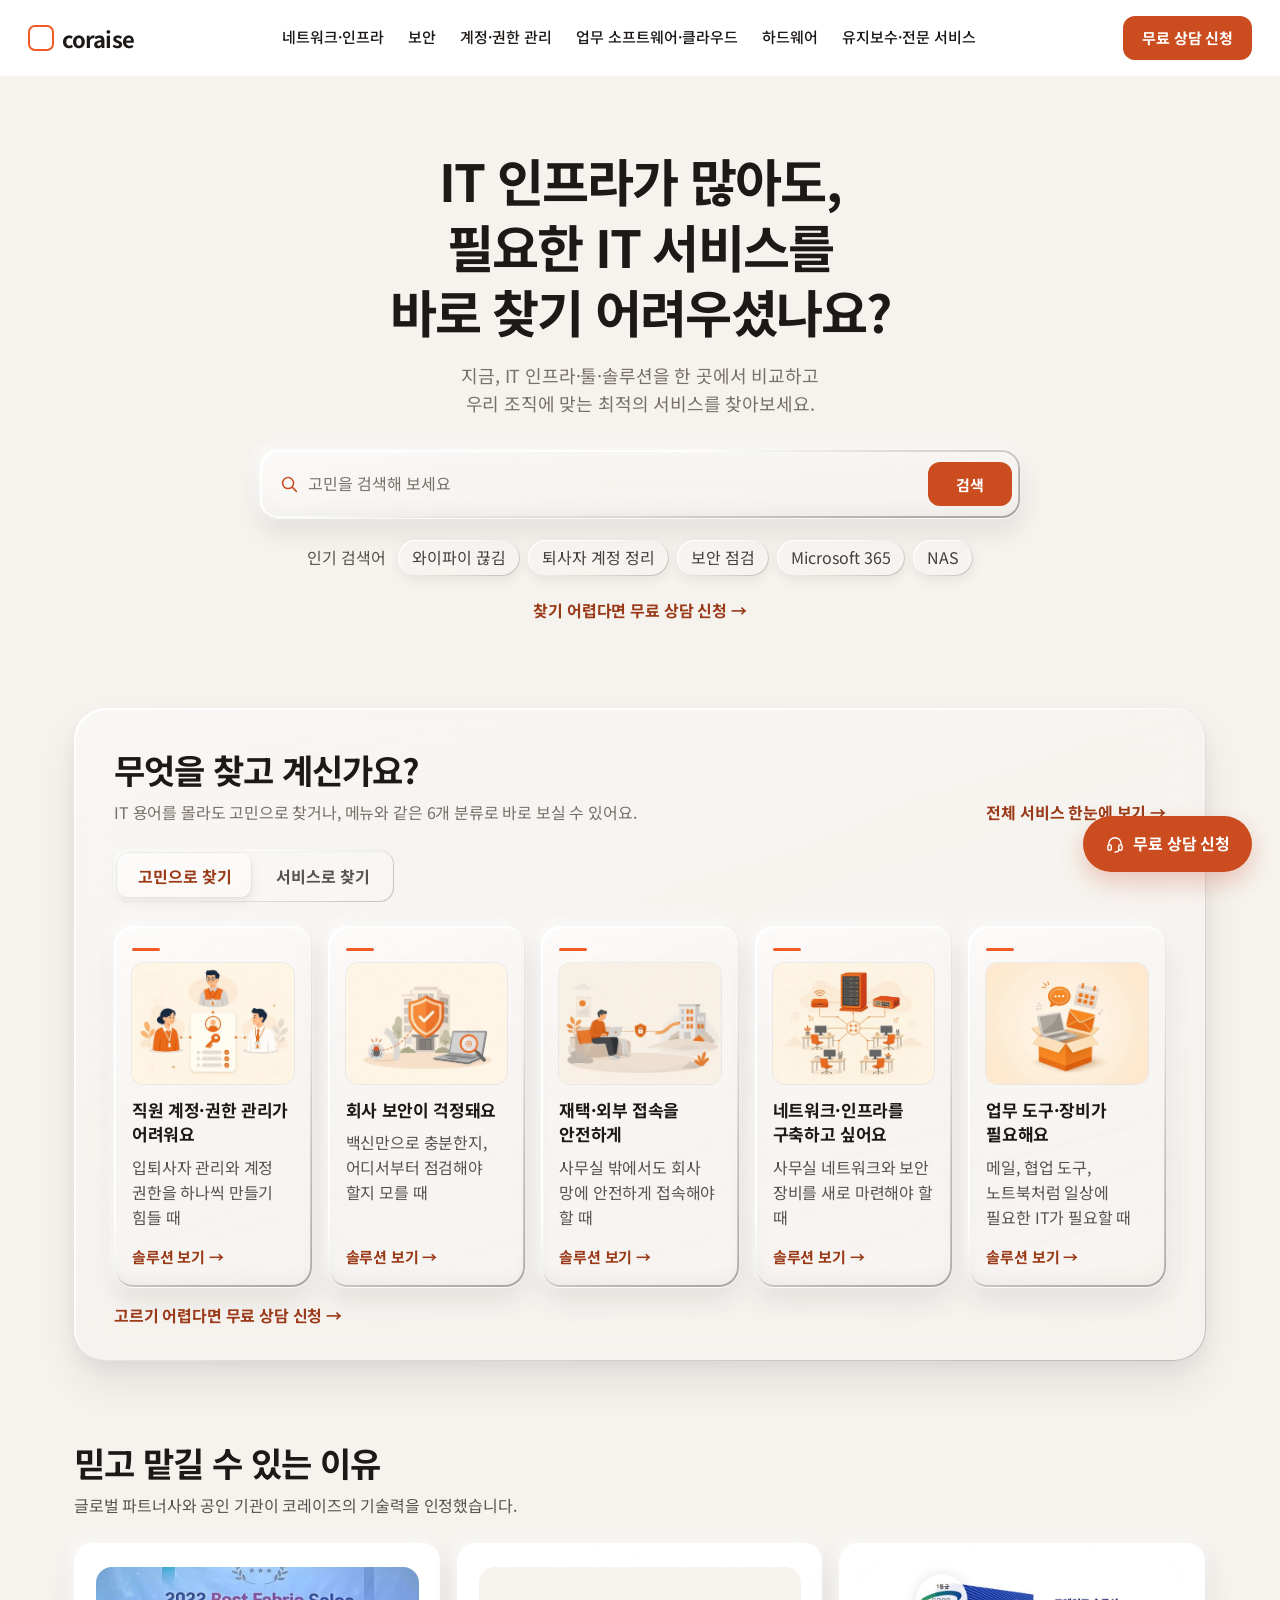
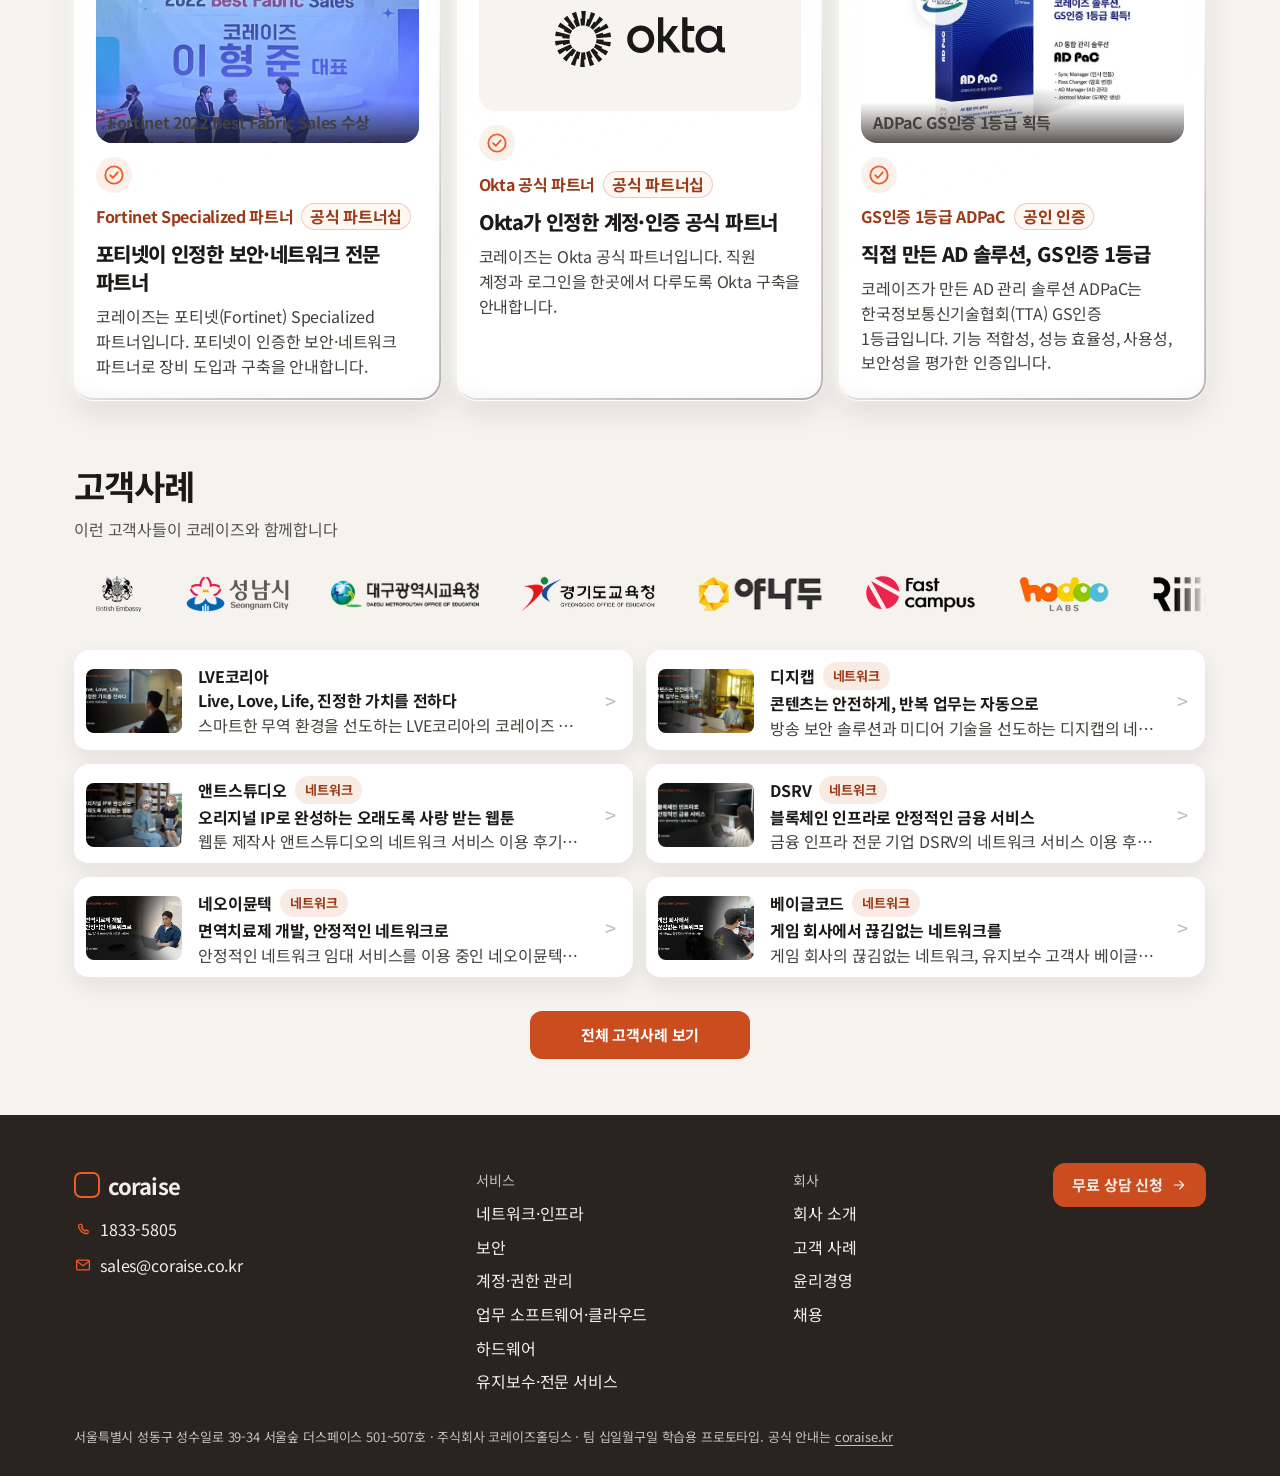
==== commit da262b15: "v43: home cases as photo list rows; cases.html as all photo cards" ====
--- a/index.html
+++ b/index.html
@@ -6,7 +6,7 @@
     <title>코레이즈 | IT 담당자가 없어도, 필요한 IT 서비스를 바로 찾아요</title>
     <meta name="description" content="IT 담당자가 없는 회사도 고민을 검색해 코레이즈의 네트워크, 보안, 계정, 소프트웨어, 하드웨어, 유지보수 서비스를 찾고 상담을 신청할 수 있습니다." />
     <link rel="icon" href="data:image/svg+xml,%3Csvg xmlns='http://www.w3.org/2000/svg' viewBox='0 0 32 32'%3E%3Crect x='3' y='3' width='26' height='26' rx='7' fill='none' stroke='%23F15A25' stroke-width='3'/%3E%3C/svg%3E" />
-    <link rel="stylesheet" href="./assets/styles.css?v=39" />
+    <link rel="stylesheet" href="./assets/styles.css?v=43" />
   </head>
   <body data-page="home">
     <header data-header></header>
@@ -78,12 +78,16 @@
           <div class="wrap">
             <div class="section__head">
               <div>
-                <h2>고객사례</h2>
-                <p>이런 고객사들이 코레이즈와 함께합니다</p>
+                <p class="v22-cases__label">고객사례</p>
+                <h2>
+                  <span class="v22-cases__h-desktop">고객사례</span>
+                  <span class="v22-cases__h-mobile">이런 고객사들이 코레이즈와 함께합니다</span>
+                </h2>
+                <p class="v22-cases__sub">이런 고객사들이 코레이즈와 함께합니다</p>
               </div>
             </div>
             <div class="v33-logo-marquee" data-logo-marquee role="region" aria-label="코레이즈 고객사 로고"></div>
-            <div class="case-grid v22-case-grid" id="home-cases"></div>
+            <div class="case-compact" id="home-cases"></div>
             <p class="v22-cases__more">
               <a class="btn btn--solid" href="cases.html">전체 고객사례 보기</a>
             </p>
@@ -116,7 +120,7 @@
     </main>
     <footer class="footer" data-footer></footer>
     <a class="fab" data-fab href="contact.html"></a>
-    <script src="./assets/client-logos.js?v=39"></script>
-    <script src="./assets/app.js?v=39"></script>
+    <script src="./assets/client-logos.js?v=43"></script>
+    <script src="./assets/app.js?v=43"></script>
   </body>
 </html>
--- a/assets/styles.css
+++ b/assets/styles.css
@@ -1563,6 +1563,7 @@
     min-height: 44px;
     min-width: 44px;
   }
+  .crumb a { min-width: 0; }
 }
 
 @media (max-width: 430px) {
@@ -2761,71 +2762,420 @@
 }
 
 
-/* v38: mobile home — reasons + case cards as horizontal swipe rows */
+
+/* v40 helpers: hidden on desktop, shown in the mobile block below */
+.v22-cases__label,
+.v22-cases__h-mobile { display: none; }
+.v22-case__logo { display: none; }
+.v32-overview-lead { display: none; }
+.v18-reason__go { display: none; }
+
+/* v40: mobile home keywords / trust stack / case list; mobile service detail */
 @media (max-width: 800px) {
-  #v18-reasons .partner-grid,
-  #v22-cases .v22-case-grid {
+  /* 1. 인기 검색어 — single horizontal swipe row, no wrap */
+  body[data-page="home"] #examples {
     display: flex;
+    flex-wrap: nowrap;
+    gap: 8px;
+    width: calc(100% + 16px);
+    max-width: none;
+    margin-right: -16px;
+    padding-right: 28px;
+    overflow-x: auto;
+    overflow-y: hidden;
+    scrollbar-width: none;
+    -webkit-overflow-scrolling: touch;
+  }
+  body[data-page="home"] #examples::-webkit-scrollbar { display: none; }
+  body[data-page="home"] .hero .chip {
+    flex: 0 0 auto;
+    white-space: nowrap;
+  }
+
+  /* 2. 믿고 맡길 수 있는 이유 — vertical stack, image-left cards */
+  #v18-reasons .section__head > div::before {
+    content: "";
+    display: block;
+    width: 28px;
+    height: 4px;
+    background: #f15a25;
+    border-radius: 2px;
+    margin: 0 0 16px;
+  }
+  #v18-reasons .partner-grid {
+    display: flex;
+    flex-direction: column;
     flex-wrap: nowrap;
     align-items: stretch;
     gap: 12px;
-    overflow-x: auto;
-    overflow-y: hidden;
-    scroll-snap-type: x mandatory;
-    scroll-padding-inline: 16px;
-    -webkit-overflow-scrolling: touch;
-    overscroll-behavior-x: contain;
-    scrollbar-width: none;
-    margin-inline: -16px;
-    padding-inline: 16px;
-    padding-bottom: 4px;
+    overflow: visible;
+    scroll-snap-type: none;
+    margin-inline: 0;
+    padding: 0;
     grid-template-columns: none;
     max-width: none;
   }
-  #v18-reasons .partner-grid::-webkit-scrollbar,
-  #v22-cases .v22-case-grid::-webkit-scrollbar {
-    display: none;
-  }
-  #v18-reasons .partner-grid > .v18-reason,
-  #v22-cases .v22-case-grid > .v22-case {
-    flex: 0 0 78vw;
-    width: 78vw;
-    min-width: 78vw;
-    max-width: 78vw;
-    scroll-snap-align: start;
+  #v18-reasons .partner-grid > .v18-reason {
+    flex: none;
+    width: 100%;
+    min-width: 0;
+    max-width: none;
+    display: grid;
+    grid-template-columns: 40% minmax(0, 1fr);
+    grid-template-rows: auto auto 1fr;
+    column-gap: 12px;
+    row-gap: 6px;
+    align-items: start;
+    padding: 10px 28px 10px 10px;
     min-height: 0;
+    overflow: hidden;
+  }
+  #v18-reasons .v18-reason .v21-media {
+    grid-column: 1;
+    grid-row: 1 / span 3;
+    width: 100%;
+    height: 100%;
+    min-height: 124px;
+    margin: 0;
+    border-radius: 12px;
+    overflow: hidden;
+    align-self: stretch;
   }
   #v18-reasons .v21-media--logo,
   #v18-reasons .v21-media--photo {
-    height: auto;
-    aspect-ratio: 16 / 9;
+    height: 100%;
+    aspect-ratio: auto;
+    padding: 0;
   }
   #v18-reasons .v21-media--logo {
-    padding: 16px 20px;
-  }
-  #v22-cases .v22-case .case__shot {
-    aspect-ratio: 16 / 9;
-  }
-  #v18-reasons .v18-reason h3,
-  #v22-cases .v22-case h3 {
+    background: #f6f3ef;
+    padding: 12px;
+  }
+  #v18-reasons .v21-media img {
+    width: 100%;
+    height: 100%;
+    object-fit: cover;
+  }
+  #v18-reasons .v21-media--logo img {
+    object-fit: contain;
+  }
+  #v18-reasons .v21-media__cap { display: none; }
+  #v18-reasons .v18-reason .tone {
+    grid-column: 2;
+    grid-row: 1;
+    width: 22px;
+    height: 22px;
+    margin: 2px 0 0;
+    border-radius: 50%;
+    background: #f15a25;
+    color: #fff;
+    display: grid;
+    place-items: center;
+    flex: 0 0 22px;
+  }
+  #v18-reasons .v18-reason .tone .icon { width: 12px; height: 12px; }
+  #v18-reasons .v18-reason__meta {
+    grid-column: 2;
+    grid-row: 1;
+    width: auto;
+    padding-left: 28px;
+    gap: 6px;
+  }
+  #v18-reasons .v18-reason__name {
+    font-size: 16px;
+    color: #ca4c1f;
+  }
+  #v18-reasons .v18-badge {
+    font-size: 16px;
+    white-space: nowrap;
+  }
+  #v18-reasons .v18-reason h3 {
+    grid-column: 2;
+    grid-row: 2;
+    margin: 0;
     font-size: 16px;
     line-height: 1.4;
-    margin: 4px 0 8px;
     display: -webkit-box;
     -webkit-box-orient: vertical;
     -webkit-line-clamp: 2;
     overflow: hidden;
   }
-  #v18-reasons .v18-reason p:not(.v18-reason__name),
-  #v22-cases .v22-case .case__body p:not(.case__kicker) {
+  #v18-reasons .v18-reason p:not(.v18-reason__name):not(.v21-media__cap) {
+    grid-column: 2;
+    grid-row: 3;
+    margin: 0;
     font-size: 16px;
     line-height: 1.5;
-  }
-  #v18-reasons .v18-reason p:not(.v18-reason__name):not(.v21-media__cap),
-  #v22-cases .v22-case .case__body p:not(.case__kicker) {
+    color: #78706a;
     display: -webkit-box;
     -webkit-box-orient: vertical;
-    -webkit-line-clamp: 3;
+    -webkit-line-clamp: 2;
     overflow: hidden;
   }
-}
+  #v18-reasons .v18-reason__go {
+    display: block;
+    position: absolute;
+    top: 50%;
+    right: 10px;
+    transform: translateY(-50%);
+    color: #c4b8ae;
+    font-size: 20px;
+    line-height: 1;
+    pointer-events: none;
+    z-index: 3;
+  }
+
+  /* 3. 고객사례 — keep marquee; list-row cards + outlined CTA */
+  #v22-cases .v22-cases__label {
+    display: block;
+    margin: 0 0 8px;
+    color: #f15a25;
+    font-size: 16px;
+    font-weight: 700;
+    letter-spacing: -0.02em;
+  }
+  .v22-cases__h-mobile {
+    display: inline;
+  }
+  .v22-cases__h-desktop,
+  .v22-cases__sub { display: none; }
+  #v22-cases h2 {
+    margin: 0;
+    font-size: 26px;
+    line-height: 1.35;
+    letter-spacing: -0.03em;
+    font-weight: 800;
+    word-break: keep-all;
+  }
+  #v22-cases .v22-case-grid {
+    display: flex;
+    flex-direction: column;
+    flex-wrap: nowrap;
+    align-items: stretch;
+    gap: 12px;
+    overflow: visible;
+    scroll-snap-type: none;
+    margin-inline: 0;
+    padding: 0;
+    grid-template-columns: none;
+    max-width: none;
+  }
+  #v22-cases .v22-case-grid > .v22-case {
+    flex: none;
+    width: 100%;
+    min-width: 0;
+    max-width: none;
+    border-radius: 16px;
+    overflow: hidden;
+  }
+  #v22-cases .v22-case .case__shot { display: none; }
+  #v22-cases .v22-case__logo {
+    display: grid;
+    place-items: center;
+    width: 88px;
+    height: 72px;
+    border-radius: 10px;
+    background: #f6f3ef;
+    overflow: hidden;
+  }
+  #v22-cases .v22-case__logo img {
+    max-width: 76px;
+    max-height: 52px;
+    width: auto;
+    height: auto;
+    object-fit: contain;
+  }
+  #v22-cases .v22-case .case__link {
+    display: grid;
+    grid-template-columns: 88px minmax(0, 1fr) 16px;
+    gap: 12px;
+    align-items: start;
+    min-height: 88px;
+    padding: 12px;
+    text-decoration: none;
+    color: inherit;
+  }
+  #v22-cases .v22-case .case__link::after {
+    content: ">";
+    color: #c4b8ae;
+    font-size: 20px;
+    line-height: 1;
+  }
+  #v22-cases .v22-case .case__body { padding: 0; min-width: 0; }
+  #v22-cases .v22-case .case__kicker { margin: 0 0 4px; }
+  #v22-cases .v22-case .case__kicker strong { display: none; }
+  #v22-cases .v22-case .pill {
+    background: #fff;
+    border: 1px solid #f15a25;
+    color: #ca4c1f;
+    font-size: 16px;
+    font-weight: 700;
+    min-height: 28px;
+    padding: 0 10px;
+  }
+  #v22-cases .v22-case h3 {
+    margin: 0 0 4px;
+    font-size: 16px;
+    font-weight: 800;
+    line-height: 1.4;
+    display: -webkit-box;
+    -webkit-box-orient: vertical;
+    -webkit-line-clamp: 2;
+    overflow: hidden;
+  }
+  #v22-cases .v22-case .case__body p:not(.case__kicker) {
+    margin: 0;
+    font-size: 16px;
+    line-height: 1.5;
+    color: #78706a;
+    display: -webkit-box;
+    -webkit-box-orient: vertical;
+    -webkit-line-clamp: 2;
+    overflow: hidden;
+  }
+  #v22-cases .v22-cases__more { margin-top: 16px; }
+  #v22-cases .v22-cases__more .btn {
+    width: 100%;
+    min-width: 0;
+    min-height: 48px;
+    background: #fff;
+    color: #ca4c1f;
+    border: 1.5px solid #ca4c1f;
+    border-radius: 999px;
+    box-shadow: none;
+  }
+  #v22-cases .v22-cases__more .btn::after { content: " >"; }
+
+  /* 4. Service detail (shared template) — mobile only */
+  body[data-page="service"] .product__download,
+  body[data-page="service"] .v32-dl-note,
+  body[data-page="service"] .v32-near__more { display: none; }
+  .v32-overview-lead {
+    display: block;
+    margin: 0 0 16px;
+    font-size: 16px;
+    line-height: 1.65;
+    color: #44403c;
+    word-break: keep-all;
+  }
+  .v32-info__row {
+    grid-template-columns: 7.5em minmax(0, 1fr);
+    gap: 12px;
+    align-items: start;
+    padding: 14px 16px;
+  }
+  .v32-feat__icon {
+    background: #fff;
+    border: 1.5px solid #f15a25;
+    color: #f15a25;
+    border-radius: 12px;
+  }
+  .v32-effects { grid-template-columns: 1fr 1fr; }
+  .v32-peer { align-items: start; }
+  .v32-peer > span:last-of-type { font-size: 16px; }
+  .v32-step {
+    display: grid;
+    grid-template-columns: 28px 40px minmax(0, 1fr);
+    column-gap: 10px;
+    row-gap: 8px;
+    align-items: center;
+    padding: 16px;
+  }
+  .v32-step__num {
+    position: static;
+    grid-column: 1;
+    grid-row: 1;
+    min-width: 28px;
+    height: 28px;
+  }
+  .v32-step__icon {
+    grid-column: 2;
+    grid-row: 1;
+    margin: 0;
+  }
+  .v32-step h3 {
+    grid-column: 3;
+    grid-row: 1;
+    margin: 0;
+    padding: 0;
+  }
+  .v32-step p {
+    grid-column: 1 / -1;
+    margin: 0;
+  }
+}
+
+@media (max-width: 600px) {
+  body[data-page="service"] .v32-effects { grid-template-columns: 1fr 1fr; }
+}
+
+
+/* v41: real company logos in case lists — contained, centered, readable */
+.v22-case__logo img,
+.v32-case-row__logo img,
+.v32-near__card--logo img {
+  object-fit: contain;
+  object-position: center;
+  width: auto;
+  height: auto;
+  max-width: 100%;
+}
+.v32-case-row {
+  grid-template-columns: 108px minmax(0, 1fr) 16px;
+}
+.v32-case-row__logo {
+  width: 108px;
+  height: 64px;
+  place-items: center;
+}
+.v32-case-row__logo img {
+  max-width: 96px;
+  max-height: 52px;
+}
+.v32-near__card--logo img {
+  width: 72px;
+  height: 72px;
+  max-width: 72px;
+  max-height: 72px;
+  padding: 8px;
+  box-sizing: border-box;
+  background: #f6f3ef;
+  border-radius: 10px;
+}
+@media (max-width: 800px) {
+  #v22-cases .v22-case .case__link {
+    grid-template-columns: 108px minmax(0, 1fr) 16px;
+  }
+  #v22-cases .v22-case__logo {
+    width: 108px;
+    height: 72px;
+  }
+  #v22-cases .v22-case__logo img {
+    max-width: 96px;
+    max-height: 56px;
+  }
+}
+
+/* v43: home 고객사례 uses compact photo rows; cases.html shows all photo cards */
+#v22-cases .case-compact {
+  margin-top: 16px;
+}
+#case-list .case h3 {
+  display: -webkit-box;
+  -webkit-line-clamp: 2;
+  -webkit-box-orient: vertical;
+  overflow: hidden;
+}
+#case-list .case__body p:not(.case__kicker) {
+  display: -webkit-box;
+  -webkit-line-clamp: 2;
+  -webkit-box-orient: vertical;
+  overflow: hidden;
+}
+#case-list .card__go {
+  text-decoration: underline;
+  text-underline-offset: 3px;
+}
+@media (max-width: 1180px) and (min-width: 801px) {
+  .case-grid { grid-template-columns: repeat(2, minmax(0, 1fr)); }
+}
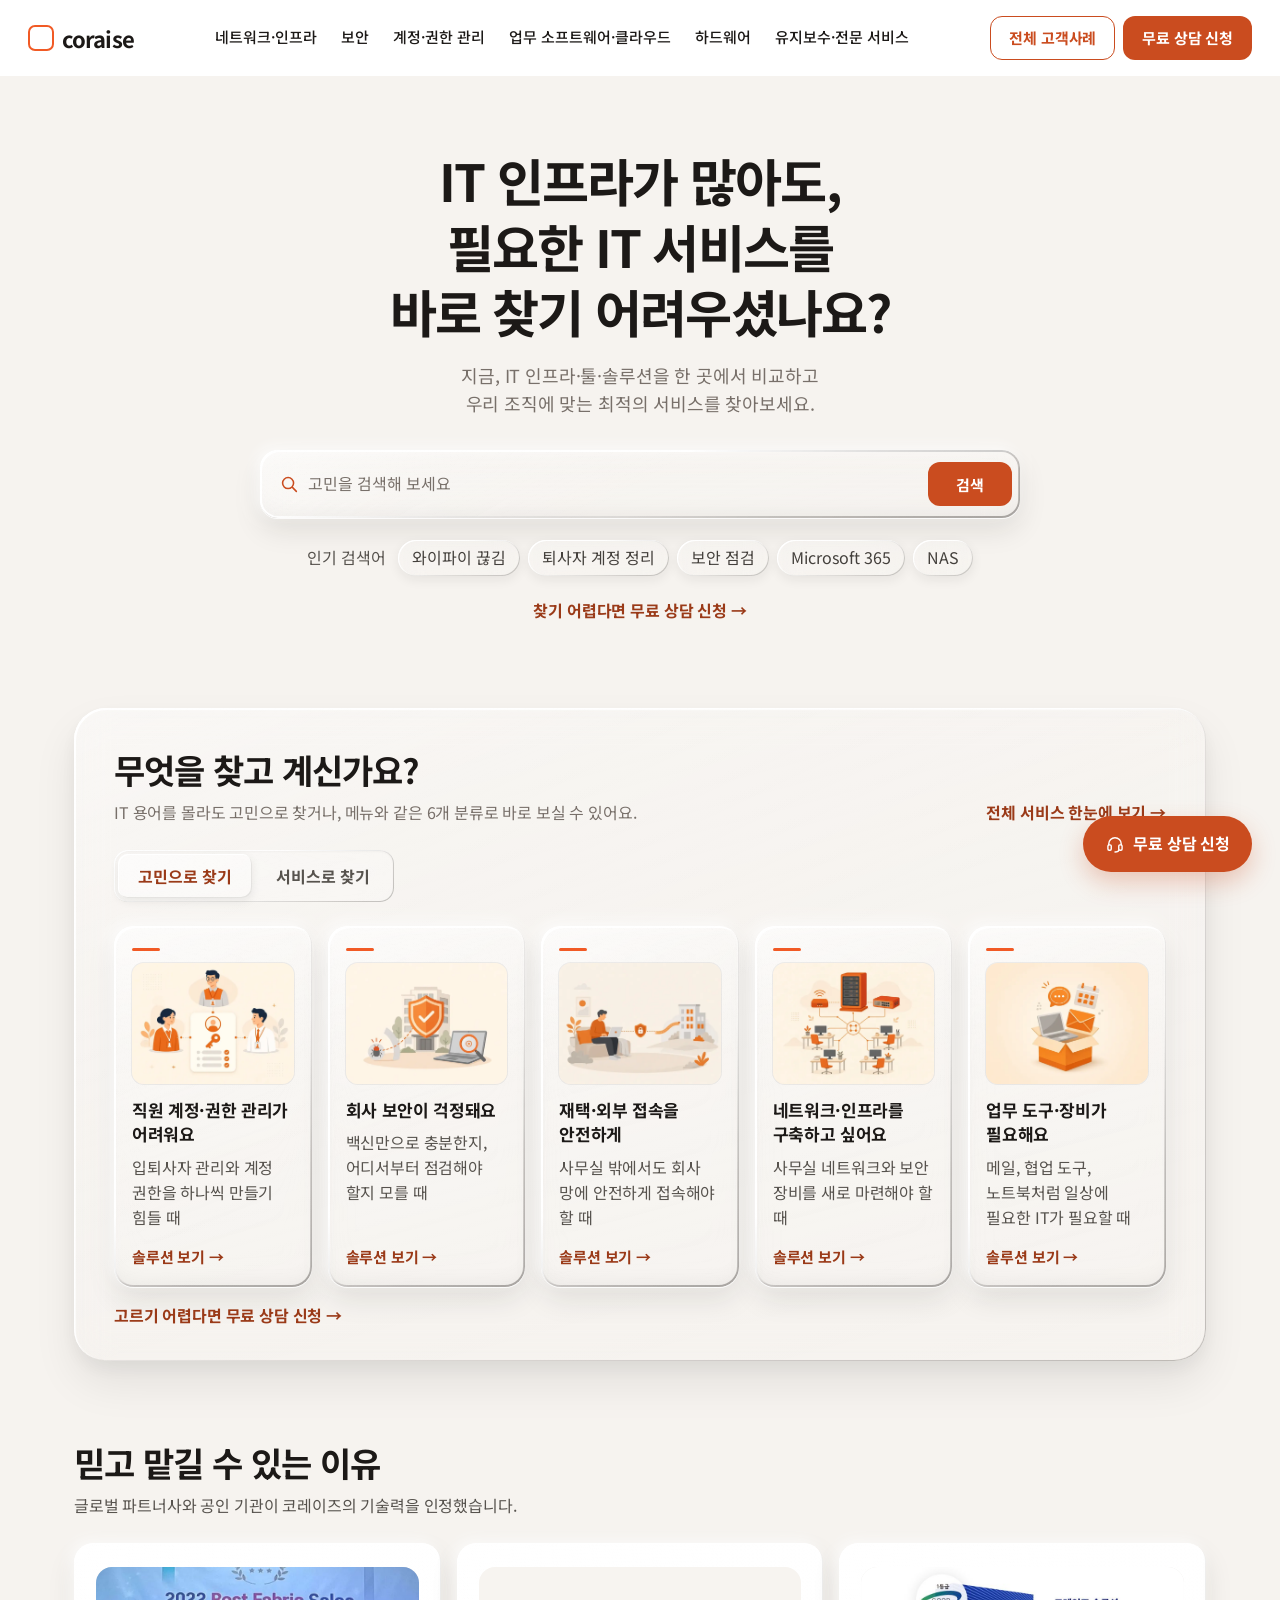
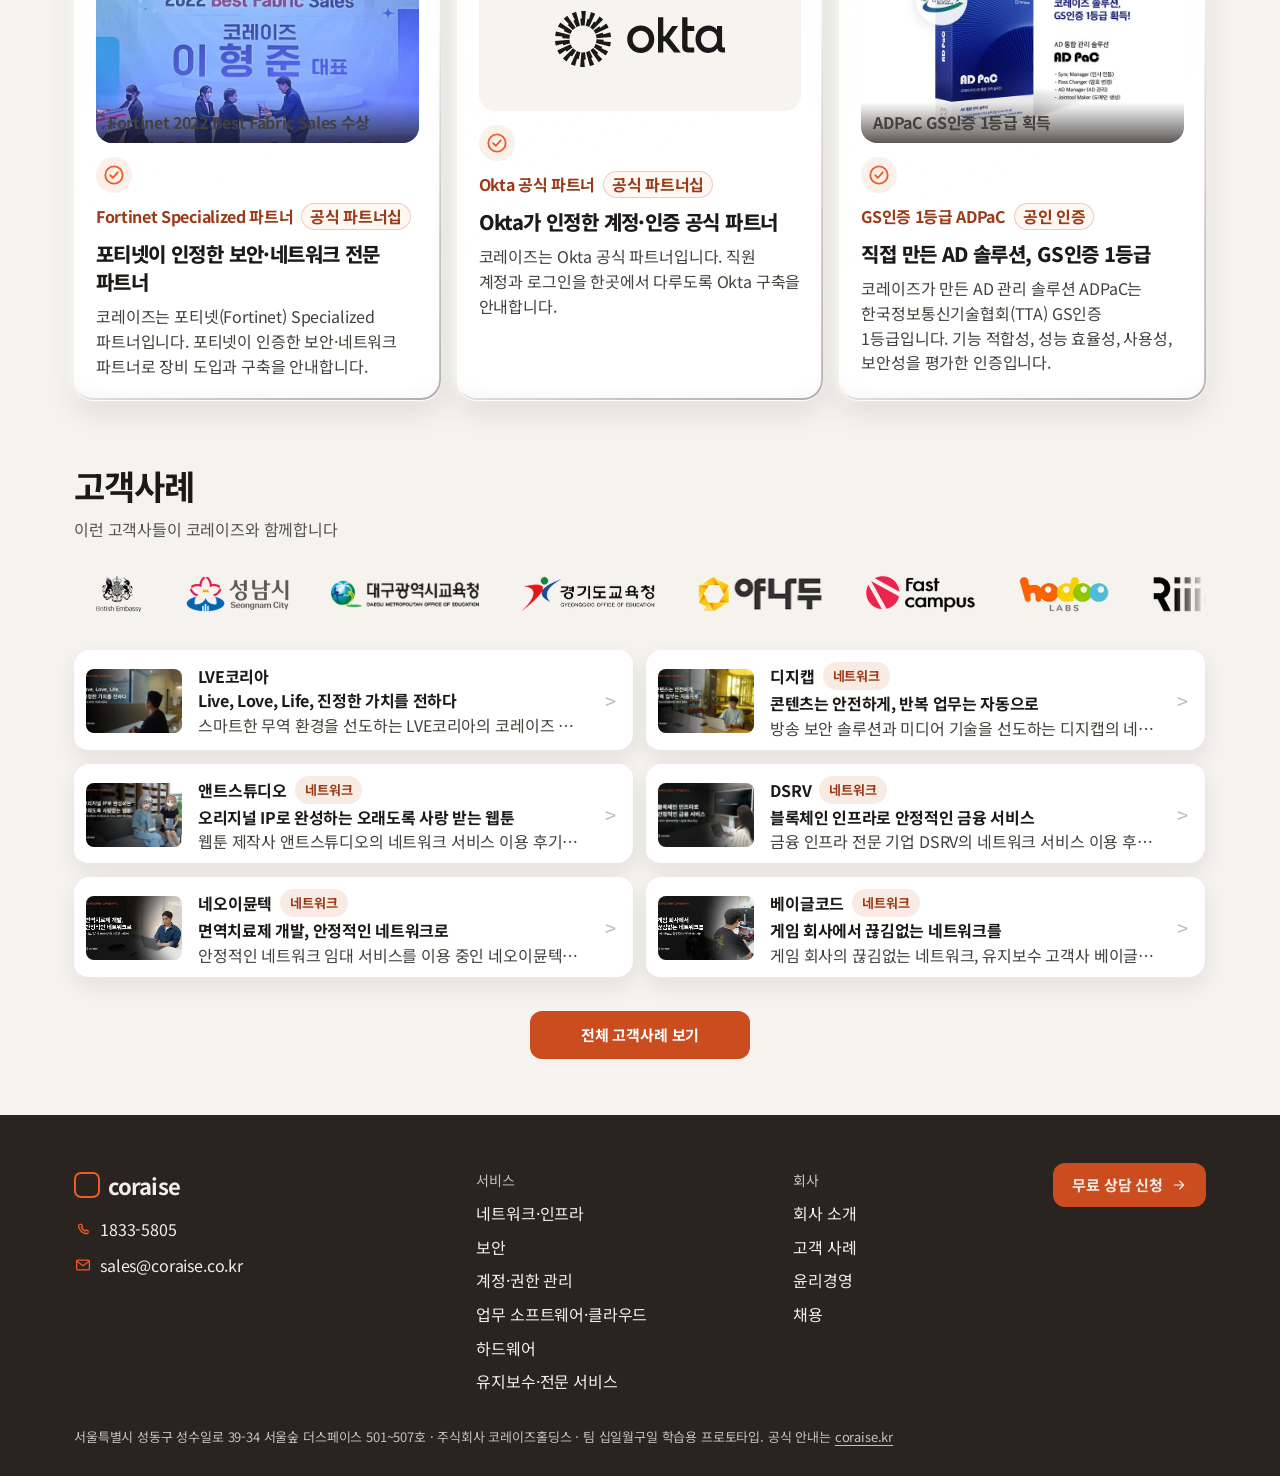
==== commit 9abd370b: "v44: add 전체 고객사례 header button left of 무료 상담 신청" ====
--- a/index.html
+++ b/index.html
@@ -6,7 +6,7 @@
     <title>코레이즈 | IT 담당자가 없어도, 필요한 IT 서비스를 바로 찾아요</title>
     <meta name="description" content="IT 담당자가 없는 회사도 고민을 검색해 코레이즈의 네트워크, 보안, 계정, 소프트웨어, 하드웨어, 유지보수 서비스를 찾고 상담을 신청할 수 있습니다." />
     <link rel="icon" href="data:image/svg+xml,%3Csvg xmlns='http://www.w3.org/2000/svg' viewBox='0 0 32 32'%3E%3Crect x='3' y='3' width='26' height='26' rx='7' fill='none' stroke='%23F15A25' stroke-width='3'/%3E%3C/svg%3E" />
-    <link rel="stylesheet" href="./assets/styles.css?v=43" />
+    <link rel="stylesheet" href="./assets/styles.css?v=44" />
   </head>
   <body data-page="home">
     <header data-header></header>
@@ -120,7 +120,7 @@
     </main>
     <footer class="footer" data-footer></footer>
     <a class="fab" data-fab href="contact.html"></a>
-    <script src="./assets/client-logos.js?v=43"></script>
-    <script src="./assets/app.js?v=43"></script>
+    <script src="./assets/client-logos.js?v=44"></script>
+    <script src="./assets/app.js?v=44"></script>
   </body>
 </html>
--- a/assets/styles.css
+++ b/assets/styles.css
@@ -139,7 +139,34 @@
   background: var(--brand);
   border-radius: 2px;
 }
-.header__cta { margin-left: auto; flex: 0 0 auto; }
+.header__actions {
+  display: flex;
+  align-items: center;
+  gap: 8px;
+  margin-left: auto;
+  flex: 0 0 auto;
+}
+.header__cases {
+  padding: 0 14px;
+  font-size: 15px;
+  font-weight: 700;
+  min-height: 44px;
+  border-radius: 12px;
+  white-space: nowrap;
+}
+.header__cases.is-current,
+.drawer__cases.is-current {
+  background: var(--peach);
+  color: var(--btn);
+  border-color: var(--btn);
+}
+.drawer__actions {
+  display: flex;
+  flex-direction: column;
+  gap: 8px;
+  margin-top: 16px;
+}
+.drawer__cta { margin-top: 0; }
 .menu-toggle {
   display: none;
   width: 44px;
@@ -313,7 +340,7 @@
   border-top: 1px solid var(--line);
 }
 .drawer__links span { color: var(--muted); font-size: 14px; }
-.drawer__cta { margin-top: 16px; }
+.drawer__cta { margin-top: 0; }
 
 .hero {
   padding: 72px 24px 28px;
@@ -1012,7 +1039,7 @@
 @media (max-width: 1180px) {
   .nav { display: none; }
   .header__cta { display: none; }
-  .menu-toggle { display: inline-flex; margin-left: auto; }
+  .menu-toggle { display: inline-flex; }
   .concern-grid { grid-template-columns: repeat(3, minmax(0, 1fr)); }
   .cat-grid { grid-template-columns: repeat(3, minmax(0, 1fr)); }
   .logo-row { grid-template-columns: repeat(3, minmax(0, 1fr)); }
@@ -3179,3 +3206,12 @@
 @media (max-width: 1180px) and (min-width: 801px) {
   .case-grid { grid-template-columns: repeat(2, minmax(0, 1fr)); }
 }
+
+/* v44: header 전체 고객사례 button left of consult CTA */
+@media (max-width: 800px) {
+  .header__actions { gap: 6px; }
+  .header__cases {
+    padding: 0 12px;
+    font-size: 15px;
+  }
+}
